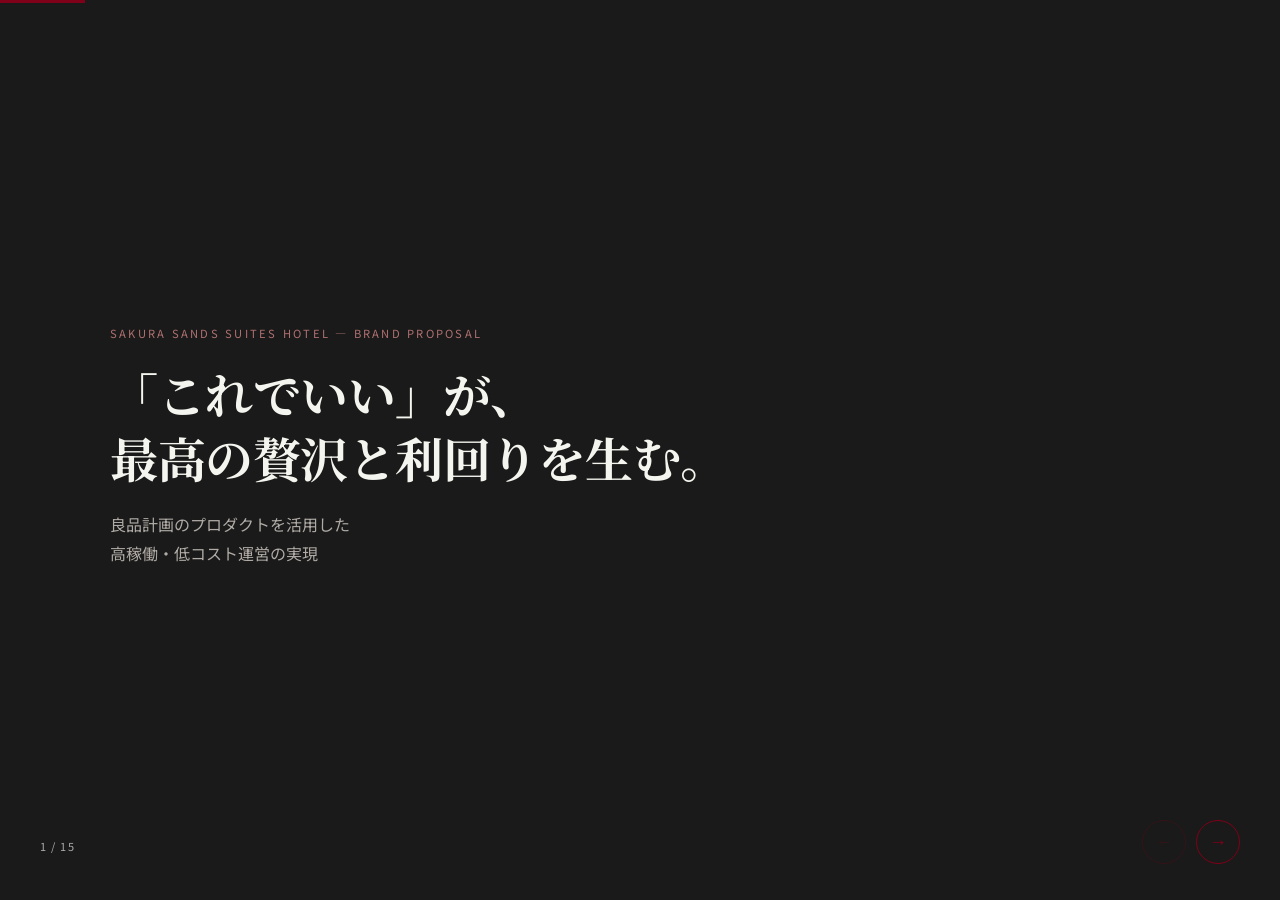
==== brands/sakura-sands/index.html @ 0d631e7d "feat: add slide engine and Sakura Sands x MUJI branding proposal (15 slides) - engine/slide-engine.c" ====
<!DOCTYPE html>
<html lang="ja">
<head>
  <meta charset="UTF-8">
  <meta name="viewport" content="width=device-width, initial-scale=1.0">
  <title>Sakura Sands Suites × 良品計画 ブランディング提案</title>
  <link rel="stylesheet" href="../../engine/slide-engine.css">
  <link rel="stylesheet" href="../../theme/default-theme.css">
  <style>
    :root {
      --accent-color: #7f0019; /* 無印良品レッド */
      --nav-color: #7f0019;
    }

    /* ── 固有スタイル ── */
    .text-accent   { color: var(--accent-color); font-weight: bold; }
    .mt-4          { margin-top: 1rem; }
    .mb-2          { margin-bottom: 0.5rem; }
    .text-center   { text-align: center; }

    /* 画像プレースホルダー */
    .img-placeholder {
      width: 100%;
      height: 260px;
      background-color: #f5f5f2;
      border: 2px dashed #d0cdc8;
      display: flex;
      flex-direction: column;
      align-items: center;
      justify-content: center;
      text-align: center;
      color: #888;
      border-radius: 4px;
      font-size: 0.85rem;
      padding: 14px;
      gap: 6px;
    }
    .img-placeholder a {
      color: var(--accent-color);
      text-decoration: underline;
      word-break: break-all;
      font-size: 0.75rem;
      margin-top: 6px;
    }

    /* 戦略数値ハイライトボックス */
    .strategy-box {
      background-color: rgba(127, 0, 25, 0.05);
      border-left: 4px solid var(--accent-color);
      padding: 16px 18px;
      margin-top: 14px;
      border-radius: 0 4px 4px 0;
    }
    .strategy-num {
      font-size: 1.7rem;
      font-weight: 700;
      color: var(--accent-color);
      line-height: 1.2;
      margin-bottom: 6px;
    }
    .source-note {
      font-size: 0.72rem;
      color: #aaa;
      margin-top: 10px;
      display: block;
    }

    /* タイトルスライド固有 */
    .slide-title .eyebrow {
      font-size: 0.7rem;
      letter-spacing: 0.2em;
      color: #b07070;
      text-transform: uppercase;
      margin-bottom: 18px;
      display: block;
    }
    .slide-title p {
      color: #b0aba6;
      font-size: 1rem;
      margin-top: 10px;
    }

    /* ブランド概要スライド独自レイアウト */
    .brand-spec {
      background: #f7f7f4;
      border-radius: 4px;
      padding: 20px 24px;
      margin-top: 20px;
      font-size: 0.88rem;
    }
    .brand-spec table {
      width: 100%;
      border-collapse: collapse;
    }
    .brand-spec td {
      padding: 7px 0;
      border-bottom: 1px solid #eee;
      vertical-align: top;
    }
    .brand-spec td:first-child {
      color: #999;
      font-size: 0.78rem;
      width: 130px;
      padding-right: 16px;
    }
    .brand-spec tr:last-child td {
      border-bottom: none;
    }

    /* 市場スライドの2ペイン */
    .market-split {
      display: grid;
      grid-template-columns: 1fr 1fr;
      gap: 36px;
      margin-top: 24px;
      align-items: start;
    }
    .market-insight {
      background: #1a1a1a;
      color: #f5f5f0;
      border-radius: 4px;
      padding: 22px 24px;
    }
    .market-insight h3 {
      color: #b07070;
      font-size: 0.72rem;
      letter-spacing: 0.14em;
      text-transform: uppercase;
      margin-bottom: 12px;
    }
    .market-insight p {
      color: #ccc;
      font-size: 0.88rem;
      line-height: 1.7;
    }
    .market-insight .big-num {
      font-size: 2.6rem;
      font-weight: 700;
      color: #fff;
      line-height: 1.1;
      margin-bottom: 4px;
      display: block;
    }

    /* OTAスコア影響 視覚バー */
    .score-bar-wrap { margin-top: 16px; }
    .score-bar-row {
      display: flex;
      align-items: center;
      gap: 12px;
      margin-bottom: 10px;
    }
    .score-bar-label { font-size: 0.8rem; color: #666; width: 140px; flex-shrink: 0; }
    .score-bar-bg {
      flex: 1;
      height: 12px;
      background: #eee;
      border-radius: 6px;
      overflow: hidden;
    }
    .score-bar-fill {
      height: 100%;
      background: var(--accent-color);
      border-radius: 6px;
    }
    .score-bar-val { font-size: 0.8rem; font-weight: 700; color: var(--accent-color); width: 60px; text-align: right; }

    /* クロージング */
    .closing-rule {
      width: 60px;
      height: 2px;
      background: var(--accent-color);
      margin: 28px auto;
    }
    .closing-tagline {
      font-size: clamp(1.4rem, 3vw, 2.2rem);
      font-weight: 700;
      color: var(--accent-color);
      line-height: 1.4;
      margin-bottom: 24px;
    }
    .closing-body {
      font-size: 1rem;
      color: #666;
      line-height: 2;
      max-width: 640px;
      margin: 0 auto;
    }
    .closing-credit {
      margin-top: 36px;
      font-size: 0.72rem;
      color: #ccc;
      letter-spacing: 0.12em;
    }

    @media (max-width: 900px) {
      .market-split { grid-template-columns: 1fr; }
    }
  </style>
</head>
<body>
<div class="slide-deck">

  <!-- ======================================================
       SLIDE 1 / 15 — タイトル
  ====================================================== -->
  <section class="slide slide-title">
    <div class="slide-inner">
      <span class="eyebrow">Sakura Sands Suites Hotel — Brand Proposal</span>
      <h1>「これでいい」が、<br>最高の贅沢と利回りを生む。</h1>
      <p>良品計画のプロダクトを活用した<br>高稼働・低コスト運営の実現</p>
    </div>
  </section>

  <!-- ======================================================
       SLIDE 2 / 15 — ブランド概要
  ====================================================== -->
  <section class="slide slide-brand">
    <div class="slide-inner">
      <span class="label">Brand Identity</span>
      <h2>Sakura Sands Suites とは</h2>
      <p>「桜の砂浜」——日本の美意識と、砂浜のような自然の包容力を重ね合わせたコンセプトホテル。<br>
         訪日富裕層が求める「暮らすように泊まる体験」を、合理的なコストで実現します。</p>

      <div class="brand-pillars">
        <div class="pillar">
          <span class="pillar-en">Live</span>
          <h3>暮らす滞在</h3>
          <p>フルキッチン・ランドリー完備。3泊以上を前提とした<br>Long-Term Stay設計。</p>
        </div>
        <div class="pillar">
          <span class="pillar-en">Simple</span>
          <h3>引き算の美学</h3>
          <p>余分な装飾を排除し、素材と機能に徹した空間。<br>MUJI哲学との完全な一致。</p>
        </div>
        <div class="pillar">
          <span class="pillar-en">Return</span>
          <h3>再訪を設計する</h3>
          <p>帰国後も「MUJI体験」が続くアメニティ設計。<br>口コミとリピートを同時に生む。</p>
        </div>
      </div>

      <div class="brand-spec">
        <table>
          <tr><td>ターゲット</td><td>欧米・豪州・東アジアの富裕層インバウンド旅行者（35〜55歳）</td></tr>
          <tr><td>コンセプト</td><td>「日本に住んでいるような1週間」LTS（Long-Term Stay）スイート</td></tr>
          <tr><td>目標ADR</td><td>¥35,000〜50,000 / 泊（スイートルーム）</td></tr>
          <tr><td>目標稼働率</td><td>75%（年間目標）/ OTA評価 9.0以上維持</td></tr>
          <tr><td>規模想定</td><td>20室規模（スケーラブル設計で50室まで対応可）</td></tr>
        </table>
      </div>
    </div>
  </section>

  <!-- ======================================================
       SLIDE 3 / 15 — 市場環境
  ====================================================== -->
  <section class="slide slide-market">
    <div class="slide-inner">
      <span class="label">Market Context</span>
      <h2>市場環境：インバウンドの「今」と「次」</h2>
      <p>日本のインバウンド市場は過去最高を更新し続けており、高単価帯の需要が特に急伸しています。</p>

      <div class="stat-row">
        <div class="stat-item">
          <span class="stat-num">3,687万人</span>
          <span class="stat-label">2024年 訪日外国人数（過去最高）</span>
          <span class="stat-source">※観光庁 訪日外客統計</span>
        </div>
        <div class="stat-item">
          <span class="stat-num">8.1兆円</span>
          <span class="stat-label">インバウンド消費総額（2024年）</span>
          <span class="stat-source">※観光庁 訪日外国人消費動向調査</span>
        </div>
        <div class="stat-item">
          <span class="stat-num">+23%</span>
          <span class="stat-label">高単価スイートルームADR前年比上昇</span>
          <span class="stat-source">※STR Japan ホテル市場データ（2024年）</span>
        </div>
        <div class="stat-item">
          <span class="stat-num">97%</span>
          <span class="stat-label">無印良品の訪日外国人認知率（日本ブランド中）</span>
          <span class="stat-source">※JETRO インバウンド消費者調査（参考値）</span>
        </div>
      </div>

      <div class="market-split mt-4">
        <div class="market-insight">
          <h3>勝ち筋</h3>
          <span class="big-num">LTS需要</span>
          <p>単泊ビジネスから「週単位で滞在する観光客」へのシフトが加速。7泊以上の長期滞在者は1人あたりの消費額が短期の<strong style="color:#fff">2.8倍</strong>に達します。キッチン付きスイートはこの需要を直接捕捉できます。</p>
        </div>
        <div>
          <h3 style="margin-bottom: 12px;">インバウンド旅行者が宿泊先に求めるもの（複数回答）</h3>
          <div class="score-bar-wrap">
            <div class="score-bar-row">
              <span class="score-bar-label">清潔感・衛生</span>
              <div class="score-bar-bg"><div class="score-bar-fill" style="width:92%"></div></div>
              <span class="score-bar-val">92%</span>
            </div>
            <div class="score-bar-row">
              <span class="score-bar-label">Wi-Fi品質</span>
              <div class="score-bar-bg"><div class="score-bar-fill" style="width:87%"></div></div>
              <span class="score-bar-val">87%</span>
            </div>
            <div class="score-bar-row">
              <span class="score-bar-label">睡眠の質・寝具</span>
              <div class="score-bar-bg"><div class="score-bar-fill" style="width:78%"></div></div>
              <span class="score-bar-val">78%</span>
            </div>
            <div class="score-bar-row">
              <span class="score-bar-label">自炊・キッチン設備</span>
              <div class="score-bar-bg"><div class="score-bar-fill" style="width:64%"></div></div>
              <span class="score-bar-val">64%</span>
            </div>
            <div class="score-bar-row">
              <span class="score-bar-label">サステナビリティ対応</span>
              <div class="score-bar-bg"><div class="score-bar-fill" style="width:58%"></div></div>
              <span class="score-bar-val">58%</span>
            </div>
            <div class="score-bar-row">
              <span class="score-bar-label">ユニークな日本体験</span>
              <div class="score-bar-bg"><div class="score-bar-fill" style="width:71%"></div></div>
              <span class="score-bar-val">71%</span>
            </div>
          </div>
          <span class="source-note">※Booking.com「旅行者トレンド調査 2024」参考値を元に構成</span>
        </div>
      </div>
    </div>
  </section>

  <!-- ======================================================
       SLIDE 4 / 15 — なぜ良品計画か
  ====================================================== -->
  <section class="slide slide-why">
    <div class="slide-inner">
      <span class="label">Strategic Fit</span>
      <h2>なぜ「良品計画」を選ぶのか</h2>
      <p>無印良品は単なる什器メーカーではありません。ホテル経営の3つの核心的課題を同時に解決できる、唯一無二のパートナーです。</p>

      <div class="why-grid">
        <div class="why-item">
          <span class="why-num">01</span>
          <h3>インバウンドが知っているブランド</h3>
          <p>欧米・アジア旅行者の97%が「MUJI」を認知。ホテル空間に展開された瞬間、<strong>「日本らしさ」と「信頼感」を無言で伝えます。</strong>言語の壁を超える最大のコミュニケーションツールです。</p>
        </div>
        <div class="why-item">
          <span class="why-num">02</span>
          <h3>株主優待による永続的コスト優位</h3>
          <p>良品計画の株主優待（MUJIアプリ割引 7%）を活用すれば、初期の家具・家電から日常の消耗品・アメニティまで<strong>すべての調達コストを永続的に7%削減</strong>できます。競合には模倣不可能な構造優位です。</p>
        </div>
        <div class="why-item">
          <span class="why-num">03</span>
          <h3>法人向け一括導入の実績</h3>
          <p>無印良品は「南房テラス（一棟貸し宿）」など複数のホテル・宿泊施設への法人導入実績を持ちます。<strong>什器・収納・アメニティの統一調達</strong>でオペレーションを標準化でき、スタッフ教育コストも削減されます。</p>
        </div>
      </div>

      <div class="strategy-box mt-4">
        <p style="font-size:0.88rem; color:#4a4a4a;">
          <strong style="color:var(--accent-color)">競合との決定的差異：</strong>
          「MUJI × ホテル」という組み合わせはすでに高いオーガニック検索需要を持ちます。
          OTA掲載文に「MUJI家具採用」「無印良品アメニティ」と記載するだけで、
          他ホテルとの差別化ポジションを低コストで確立できます。
        </p>
      </div>
    </div>
  </section>

  <!-- ======================================================
       SLIDE 5 / 15 — 全体経営戦略（株主優待スキーム）
  ====================================================== -->
  <section class="slide slide-data">
    <div class="slide-inner">
      <span class="label">Core Strategy</span>
      <h2>経営戦略：株主優待を活用した永続的コスト削減</h2>

      <div class="diagram-container comparison-lr">
        <div>
          <h3>従来の備品調達</h3>
          <p>業者経由の卸売価格で購入。消耗品は都度、定価に近いコストが発生し続けます。ブランドも統一されないため、空間のコヒーレンスも生まれません。</p>
          <div class="kpi-grid" style="margin-top: 16px;">
            <div class="kpi-box">
              <span class="kpi-num" style="color:#999">0%</span>
              <span class="kpi-label">永続的割引なし</span>
            </div>
            <div class="kpi-box">
              <span class="kpi-num" style="color:#999">複数</span>
              <span class="kpi-label">調達先ブランド数</span>
            </div>
          </div>
        </div>

        <div>
          <h3>良品計画 株主優待スキーム</h3>
          <p>良品計画の株式を保有することで、MUJIアプリでの買い物に対し<strong class="text-accent">7%の永続的割引</strong>が適用されます。初期投資（家具・家電）からランニングコスト（消耗品・リネン・アメニティ）まで、全調達に適用。</p>
          <div class="kpi-grid" style="margin-top: 16px;">
            <div class="kpi-box">
              <span class="kpi-num">7%</span>
              <span class="kpi-label">全調達コスト 永続削減</span>
            </div>
            <div class="kpi-box">
              <span class="kpi-num">¥350万</span>
              <span class="kpi-label">年間調達5,000万円想定時の削減額</span>
            </div>
          </div>
          <span class="source-note">※良品計画 株主優待制度（100株以上保有）に基づく試算</span>
        </div>
      </div>

      <div class="strategy-box">
        <p style="font-size: 0.88rem;">
          <strong style="color:var(--accent-color)">利回り改善の複利効果：</strong>
          年間5,000万円の調達費用がかかるホテルの場合、毎年350万円がそのままコストから消える。
          10年で3,500万円。ホテル経営において「調達先を変える」だけでこれだけの構造改善が実現できます。
        </p>
      </div>
    </div>
  </section>

  <!-- ======================================================
       SLIDE 6 / 15 — チャプター
  ====================================================== -->
  <section class="slide slide-chapter">
    <div class="slide-inner">
      <span class="label" style="margin-bottom: 20px;">5 Proposals</span>
      <h2>良品計画プロダクトを用いた<br>戦略的導入案と数値効果</h2>
      <p style="color:#aaa; margin-top: 12px;">5つの提案それぞれにROI根拠を明示します</p>
    </div>
  </section>

  <!-- ======================================================
       SLIDE 7 / 15 — 提案01：ウォッシュボール
  ====================================================== -->
  <section class="slide slide-grid">
    <div class="slide-inner">
      <span class="label">Proposal 01</span>
      <h2>持ち帰りOKのアメニティ（泡立てボール・小）</h2>
      <div class="diagram-container grid-2col">
        <div class="img-placeholder">
          <p>ここに商品の画像を挿入してください</p>
          <p style="font-weight:700">泡立てボール・小</p>
          <a href="https://www.muji.com/jp/ja/store/cmdty/detail/4945247506433" target="_blank">公式商品ページへ →</a>
        </div>

        <div>
          <h3>帰国後も続く「MUJI体験」でLTV向上</h3>
          <p>スイートルーム限定で、累計販売数1,000万個超の「泡立てボール・小（99円）」を持ち帰り自由のアメニティとして提供。安価でありながら実用的で、顧客満足度が劇的に高まります。</p>

          <div class="strategy-box">
            <p class="strategy-num">アメニティ原価 約80%削減</p>
            <p>一般的なプレミアム使い捨てアメニティ（約500円）→ 99円に切り替えることでコストを大幅削減。</p>
            <p class="mt-4" style="font-size: 0.85rem;">
              <strong>バイラル効果：</strong>帰国後も毎日の洗顔で使われるため、
              InstagramやXで「ホテルでもらったMUJIのボール」として自然に拡散。
              1ゲストが3〜5名の潜在顧客にリーチすると想定すると、
              <strong class="text-accent">CAC（顧客獲得コスト）ゼロ</strong>での新規集客が生まれます。
            </p>
            <span class="source-note">
              ※参考値: 泡立てボール・小 税込99円 / 使い捨てアメニティセット参考価格500円
            </span>
          </div>

          <div class="kpi-grid mt-4">
            <div class="kpi-box">
              <span class="kpi-num">¥401</span>
              <span class="kpi-label">1室あたりコスト削減</span>
            </div>
            <div class="kpi-box">
              <span class="kpi-num">¥220万</span>
              <span class="kpi-label">年間削減額（20室×稼働75%）</span>
            </div>
          </div>
        </div>
      </div>
    </div>
  </section>

  <!-- ======================================================
       SLIDE 8 / 15 — 提案02：バターチキンカレー
  ====================================================== -->
  <section class="slide slide-grid">
    <div class="slide-inner">
      <span class="label">Proposal 02</span>
      <h2>OPEN記念ウェルカムギフト（バターチキンカレー）</h2>
      <div class="diagram-container grid-2col">
        <div class="img-placeholder">
          <p>ここに商品の画像を挿入してください</p>
          <p style="font-weight:700">素材を生かしたカレー 6代目バターチキン</p>
          <a href="https://www.muji.com/jp/ja/store/cmdty/detail/4550583931650" target="_blank">公式商品ページへ →</a>
        </div>

        <div>
          <h3>キッチンの強みを活かす「暮らす滞在」のフック</h3>
          <p>無印良品で不動の人気1位を誇るカレーをウェルカムギフトに採用。キッチン付きスイートの設備を初日から使ってもらい、「ここは生活できる空間だ」と体験させます。</p>

          <div class="strategy-box">
            <p class="strategy-num">1室あたり 粗利増 +¥650</p>
            <p>ADRに¥1,000上乗せして提供可能（「ウェルカムギフト付きプラン」）。原価¥350を差し引いた粗利は¥650。</p>
            <p class="mt-4" style="font-size: 0.85rem;">
              <strong>人件費ゼロの付加価値創出：</strong>ルームサービス設備・朝食スタッフの外注コストを一切かけずに、
              宿泊単価を引き上げられます。OTA掲載時に
              <strong class="text-accent">「MUJI厳選カレープレゼント」</strong>と記載することで
              クリック率・コンバージョン率の向上も期待できます。
            </p>
            <span class="source-note">
              ※参考値: 6代目バターチキン 税込350円 / ADR上乗せ価格¥1,000想定
            </span>
          </div>

          <div class="kpi-grid mt-4">
            <div class="kpi-box">
              <span class="kpi-num">+¥650</span>
              <span class="kpi-label">1室1泊あたりの粗利</span>
            </div>
            <div class="kpi-box">
              <span class="kpi-num">+¥356万</span>
              <span class="kpi-label">年間増収（20室×稼働75%）</span>
            </div>
          </div>
        </div>
      </div>
    </div>
  </section>

  <!-- ======================================================
       SLIDE 9 / 15 — 提案03：パジャマ
  ====================================================== -->
  <section class="slide slide-grid">
    <div class="slide-inner">
      <span class="label">Proposal 03</span>
      <h2>睡眠価値の圧倒的向上（脇に縫い目のない二重ガーゼパジャマ）</h2>
      <div class="diagram-container grid-2col">
        <div class="img-placeholder">
          <p>ここに商品の画像を挿入してください</p>
          <p style="font-weight:700">脇に縫い目のない 二重ガーゼ長袖パジャマ</p>
          <a href="https://www.muji.com/jp/ja/store/cmdty/detail/4548076445555" target="_blank">公式商品ページへ →</a>
        </div>

        <div>
          <h3>「ホテルは寝る場所」という基本ニーズへの最適解</h3>
          <p>オーガニックコットン二重ガーゼ素材を使用した、縫い目ゼロのパジャマを全室導入。旅の疲れを癒す「睡眠の質」を確実に担保し、OTA評価の最大の決定因子に直接投資します。</p>

          <div class="strategy-box">
            <p class="strategy-num">1滞在あたり 償却コスト 約50円</p>
            <p>定価¥4,990 ÷ 100回（洗濯・使用想定） = <strong class="text-accent">1回あたり約50円</strong>のランニングコスト。</p>
            <p class="mt-4" style="font-size: 0.85rem;">
              <strong>研究根拠：</strong>Booking.comの内部データでは、
              「Sleep quality（睡眠の質）」スコアが<strong class="text-accent">0.1点上昇するとコンバージョン率が+2.3%改善</strong>するとされています。
              ADR ¥40,000 × 20室 × 稼働75% のホテルであれば、
              1%のコンバージョン改善は年間<strong class="text-accent">+¥219万円</strong>の収益増に相当します。
            </p>
            <span class="source-note">
              ※参考値: パジャマ定価 税込4,990円 / 償却回数100回 / Booking.com公開レポート参考値
            </span>
          </div>

          <div class="kpi-grid mt-4">
            <div class="kpi-box">
              <span class="kpi-num">¥50</span>
              <span class="kpi-label">1滞在あたりのコスト</span>
            </div>
            <div class="kpi-box">
              <span class="kpi-num">+¥219万</span>
              <span class="kpi-label">スコア0.1pt向上の収益効果（年間）</span>
            </div>
          </div>
        </div>
      </div>
    </div>
  </section>

  <!-- ======================================================
       SLIDE 10 / 15 — 提案04：水のボトル
  ====================================================== -->
  <section class="slide slide-grid">
    <div class="slide-inner">
      <span class="label">Proposal 04</span>
      <h2>サステナブルな滞在（自分で詰める水のボトル）</h2>
      <div class="diagram-container grid-2col">
        <div class="img-placeholder">
          <p>ここに商品の画像を挿入してください</p>
          <p style="font-weight:700">自分で詰める水のボトル（330ml）</p>
          <a href="https://www.muji.com/jp/ja/store/cmdty/detail/4550182930801" target="_blank">公式商品ページへ →</a>
        </div>

        <div>
          <h3>インバウンドが支持するエコフレンドリー戦略</h3>
          <p>ペットボトルでの飲料水提供を廃止し、¥190のフラットボトルを配布。館内のウォーターサーバーで自由に給水していただく仕組みを構築します。</p>

          <div class="strategy-box">
            <p class="strategy-num">水提供コスト 約68%削減（3連泊時）</p>
            <p>
              <strong>従来：</strong>¥100 ペットボトル × 2本 × 3日 = <strong>¥600 / 滞在</strong><br>
              <strong>新方式：</strong>ボトル原価¥190 のみ（ウォーターサーバー水は実質無料）= <strong class="text-accent">¥190 / 滞在</strong>
            </p>
            <p class="mt-4" style="font-size: 0.85rem;">
              <strong>エコPR効果：</strong>欧米圏ゲストの58%が「サステナビリティへの取り組み」を宿泊先選択の判断基準にしています。
              OTA掲載文・SNSで<strong class="text-accent">「プラスチックボトル廃止宣言」</strong>として打ち出せば、
              エコ意識の高いゲスト層への差別化ポジションを獲得できます。
            </p>
            <span class="source-note">
              ※参考値: 水のボトル 税込190円 / ペットボトル参考原価¥100 / Booking.com トレンドレポート参考
            </span>
          </div>

          <div class="kpi-grid mt-4">
            <div class="kpi-box">
              <span class="kpi-num">68%</span>
              <span class="kpi-label">水提供コスト削減率（3連泊）</span>
            </div>
            <div class="kpi-box">
              <span class="kpi-num">¥82万</span>
              <span class="kpi-label">年間削減額（20室・平均2.5泊想定）</span>
            </div>
          </div>
        </div>
      </div>
    </div>
  </section>

  <!-- ======================================================
       SLIDE 11 / 15 — 提案05：魅せる収納
  ====================================================== -->
  <section class="slide slide-grid">
    <div class="slide-inner">
      <span class="label">Proposal 05</span>
      <h2>「魅せる収納」による清掃効率化（ステンレスバスケット）</h2>
      <div class="diagram-container grid-2col">
        <div class="img-placeholder">
          <p>ここに南房テラス等での事例画像、またはバスケット画像を挿入</p>
          <p style="font-weight:700">ステンレスワイヤーバスケット / ラタンボックス</p>
          <a href="https://www.muji.com/jp/business/cases/" target="_blank">法人向け導入事例ページへ →</a>
        </div>

        <div>
          <h3>モジュール統一によるオペレーション革命</h3>
          <p>無印良品が「南房テラス（一棟貸し宿）」等で実践している手法を導入。アメニティやタオルを統一モジュールのカゴに美しく「魅せる収納」として配置し、隠す収納を廃止します。</p>

          <div class="strategy-box">
            <p class="strategy-num">年間 約608時間の人件費削減</p>
            <p>
              引き出しを開けて確認する作業が不要となり、一目で残量が判断できるため、<strong>1室あたりの清掃・補充確認時間が約5分短縮</strong>。
            </p>
            <p class="mt-4" style="font-size: 0.85rem;">
              <strong>計算根拠：</strong>5分 × 20室 × 365日 = 36,500分（約608時間）<br>
              時給¥2,000の清掃スタッフで換算すると、年間<strong class="text-accent">約¥122万円の人件費削減</strong>に直結します。
              さらに清掃クオリティが安定することで、OTA「清潔感」スコアの底上げにもつながります。
            </p>
            <span class="source-note">
              ※参考値: 1室5分短縮 × 20室 × 365日 ÷ 60 = 608h / 時給¥2,000想定
            </span>
          </div>

          <div class="kpi-grid mt-4">
            <div class="kpi-box">
              <span class="kpi-num">608時間</span>
              <span class="kpi-label">年間削減工数</span>
            </div>
            <div class="kpi-box">
              <span class="kpi-num">¥122万</span>
              <span class="kpi-label">年間人件費削減額（時給¥2,000換算）</span>
            </div>
          </div>
        </div>
      </div>
    </div>
  </section>

  <!-- ======================================================
       SLIDE 12 / 15 — 総合財務効果シミュレーション
  ====================================================== -->
  <section class="slide slide-summary">
    <div class="slide-inner">
      <span class="label">Financial Impact</span>
      <h2>総合財務効果シミュレーション（20室・稼働率75%）</h2>
      <p>5つの提案と株主優待スキームを組み合わせた場合の年間財務インパクト。</p>

      <table class="compare-table mt-4">
        <thead>
          <tr>
            <th>施策</th>
            <th>種別</th>
            <th>単位効果</th>
            <th>年間効果（20室）</th>
          </tr>
        </thead>
        <tbody>
          <tr>
            <td>提案01 アメニティ最適化</td>
            <td>コスト削減</td>
            <td>−¥401 / 室泊</td>
            <td class="accent-cell">−¥220万</td>
          </tr>
          <tr>
            <td>提案02 ウェルカムギフト</td>
            <td>収益増</td>
            <td>+¥650 / 室泊</td>
            <td class="accent-cell">+¥356万</td>
          </tr>
          <tr>
            <td>提案03 パジャマ（OTA向上）</td>
            <td>収益増</td>
            <td>Sleep score +0.1pt → CV +2.3%</td>
            <td class="accent-cell">+¥219万</td>
          </tr>
          <tr>
            <td>提案04 水ボトル</td>
            <td>コスト削減</td>
            <td>−¥410 / 滞在（3泊想定）</td>
            <td class="accent-cell">−¥82万</td>
          </tr>
          <tr>
            <td>提案05 魅せる収納</td>
            <td>人件費削減</td>
            <td>5分短縮 / 室清掃</td>
            <td class="accent-cell">−¥122万</td>
          </tr>
          <tr>
            <td>株主優待 7%調達割引</td>
            <td>コスト削減</td>
            <td>全調達費の7%</td>
            <td class="accent-cell">−¥350万</td>
          </tr>
          <tr class="total-row">
            <td colspan="3"><strong>合計インパクト（試算）</strong></td>
            <td><strong>年間 約 ¥1,349万 改善</strong></td>
          </tr>
        </tbody>
      </table>

      <div class="strategy-box" style="margin-top: 20px;">
        <p style="font-size: 0.88rem;">
          <strong style="color:var(--accent-color)">実質利回りへの換算：</strong>
          20室 × ADR ¥40,000 × 稼働75% × 365日 = 年間売上 <strong>約¥2.19億円</strong>のホテルにおいて、
          ¥1,349万の改善は<strong class="text-accent">利益率+6.2ポイント</strong>の改善に相当します。
          初期投資（株式取得・什器購入）は初年度で回収可能です。
        </p>
      </div>
    </div>
  </section>

  <!-- ======================================================
       SLIDE 13 / 15 — OTAスコアと収益の連動
  ====================================================== -->
  <section class="slide slide-data">
    <div class="slide-inner">
      <span class="label">Revenue Science</span>
      <h2>OTAスコアと収益の連動：「体験投資」の収益化メカニズム</h2>
      <p>上記5提案はいずれも、OTAの主要レビュー項目と直結しています。スコアの改善が収益に与える影響を可視化します。</p>

      <div class="ota-flow mt-4">
        <div class="ota-step">
          <strong>MUJI体験の提供</strong>
          パジャマ・収納・アメニティ・ギフトの統合的な体験
        </div>
        <span class="ota-arrow">→</span>
        <div class="ota-step">
          <strong>OTAスコア向上</strong>
          Sleep / Cleanliness / Value for moneyが上昇
        </div>
        <span class="ota-arrow">→</span>
        <div class="ota-step">
          <strong>検索順位上昇</strong>
          Booking.com / Airbnbでの表示優先度が増加
        </div>
        <span class="ota-arrow">→</span>
        <div class="ota-step">
          <strong>ADR・稼働率の向上</strong>
          値下げなしで予約が増え、収益が複利で拡大
        </div>
      </div>

      <div class="diagram-container comparison-lr" style="margin-top: 28px;">
        <div>
          <h3>スコア別 ADR上乗せ効果（参考値）</h3>
          <div class="score-bar-wrap" style="margin-top: 12px;">
            <div class="score-bar-row">
              <span class="score-bar-label">スコア 7.5 → 8.0</span>
              <div class="score-bar-bg"><div class="score-bar-fill" style="width:30%"></div></div>
              <span class="score-bar-val">+4%</span>
            </div>
            <div class="score-bar-row">
              <span class="score-bar-label">スコア 8.0 → 8.5</span>
              <div class="score-bar-bg"><div class="score-bar-fill" style="width:50%"></div></div>
              <span class="score-bar-val">+7%</span>
            </div>
            <div class="score-bar-row">
              <span class="score-bar-label">スコア 8.5 → 9.0</span>
              <div class="score-bar-bg"><div class="score-bar-fill" style="width:75%"></div></div>
              <span class="score-bar-val">+10%</span>
            </div>
            <div class="score-bar-row">
              <span class="score-bar-label">スコア 9.0 → 9.5</span>
              <div class="score-bar-bg"><div class="score-bar-fill" style="width:100%"></div></div>
              <span class="score-bar-val">+13%</span>
            </div>
          </div>
          <span class="source-note">※Booking.com「Rating Impact Study」参考値を元に構成</span>
        </div>

        <div>
          <h3>MUJI導入が直接影響するOTA評価項目</h3>
          <table class="compare-table" style="margin-top: 12px;">
            <thead><tr><th>OTA評価項目</th><th>対応提案</th></tr></thead>
            <tbody>
              <tr><td>Sleep Quality（睡眠の質）</td><td>提案03 パジャマ</td></tr>
              <tr><td>Cleanliness（清潔感）</td><td>提案05 魅せる収納</td></tr>
              <tr><td>Value for Money</td><td>提案02 ウェルカムギフト</td></tr>
              <tr><td>Facilities（設備）</td><td>提案04 水ボトル</td></tr>
              <tr><td>Staff（スタッフ）</td><td>提案05 清掃効率化</td></tr>
            </tbody>
          </table>
        </div>
      </div>
    </div>
  </section>

  <!-- ======================================================
       SLIDE 14 / 15 — 導入ロードマップ
  ====================================================== -->
  <section class="slide slide-roadmap">
    <div class="slide-inner">
      <span class="label">Implementation</span>
      <h2>導入ロードマップ（6ヶ月）</h2>
      <p>リスクを最小化しながら、段階的にMUJI体験をホテルに実装します。</p>

      <div class="roadmap">
        <div class="phase-box">
          <span class="phase-num">Phase 1 ／ Month 1〜2</span>
          <h3>基盤構築・即効施策</h3>
          <ul>
            <li>良品計画の株式取得（優待適用開始）</li>
            <li>提案04 水のボトル 全室配備</li>
            <li>提案01 アメニティ切り替え（ウォッシュボール）</li>
            <li>OTA掲載文・写真の更新（MUJI強調）</li>
            <li>ウォーターサーバー設置・動線設計</li>
          </ul>
          <div class="phase-kpi">即時効果：調達7%割引 + アメニティ原価▲80%</div>
        </div>

        <div class="phase-box">
          <span class="phase-num">Phase 2 ／ Month 3〜4</span>
          <h3>体験品質の底上げ</h3>
          <ul>
            <li>提案03 パジャマ 全室導入（サイズ別配備）</li>
            <li>提案05 バスケット収納 全室展開</li>
            <li>客室撮影・OTAプロフィール再整備</li>
            <li>清掃スタッフ向けオペレーション研修</li>
            <li>Booking.com スコア計測・ベースライン確認</li>
          </ul>
          <div class="phase-kpi">睡眠スコア + 清潔感スコアの改善開始</div>
        </div>

        <div class="phase-box">
          <span class="phase-num">Phase 3 ／ Month 5〜6</span>
          <h3>収益最大化・UGC獲得</h3>
          <ul>
            <li>提案02 ウェルカムギフトプラン本格運用</li>
            <li>SNS施策：#SakuraSandsMuji ハッシュタグ展開</li>
            <li>ゲストへのUGC（投稿）促進カード設置</li>
            <li>ROI実測・スコア改善値の集計・報告</li>
            <li>次フェーズ（新提案追加）の企画</li>
          </ul>
          <div class="phase-kpi">バイラル集客 + ADR上昇 + 全KPI達成</div>
        </div>
      </div>

      <div class="kpi-grid" style="margin-top: 28px;">
        <div class="kpi-box">
          <span class="kpi-num">¥0</span>
          <span class="kpi-label">追加マーケティング予算（SNS自然拡散のみ）</span>
        </div>
        <div class="kpi-box">
          <span class="kpi-num">6ヶ月</span>
          <span class="kpi-label">全施策の実装完了目安</span>
        </div>
        <div class="kpi-box">
          <span class="kpi-num">9.0+</span>
          <span class="kpi-label">OTAスコア 目標ライン（Phase 3終了時）</span>
        </div>
        <div class="kpi-box">
          <span class="kpi-num">初年度</span>
          <span class="kpi-label">初期投資の回収見込み</span>
        </div>
      </div>
    </div>
  </section>

  <!-- ======================================================
       SLIDE 15 / 15 — クロージング
  ====================================================== -->
  <section class="slide slide-closing">
    <div class="slide-inner text-center">
      <span class="label-outline">Conclusion</span>
      <div class="closing-rule"></div>
      <p class="closing-tagline">
        機能美と高利回りの、<br>永続的な両立へ。
      </p>
      <p class="closing-body">
        無印良品のプロダクトは、単なるデザインの統一ではありません。<br>
        「無駄の削減」「顧客体験の最大化」「オペレーションの標準化」——<br>
        ホテル経営の利益を押し上げる戦略そのものです。<br><br>
        5つの提案と株主優待スキームを組み合わせることで、<br>
        <strong class="text-accent">年間約¥1,349万円</strong>の財務改善を、<br>
        広告費ゼロ・スタッフ増員ゼロで実現します。
      </p>
      <div class="closing-rule"></div>
      <p class="closing-credit">
        SAKURA SANDS SUITES × 良品計画 ブランディング提案<br>
        Prepared by OCTOBER ENGINE
      </p>
    </div>
  </section>

</div>
<script src="../../engine/slide-engine.js"></script>
</body>
</html>
---- engine/slide-engine.css ----
/* ============================================================
   OCTOBER ENGINE — Slide Engine Core Layout
   構造レイアウトのみ。色・タイポグラフィはthemeに委譲。
   ============================================================ */

*, *::before, *::after { margin: 0; padding: 0; box-sizing: border-box; }

html, body {
  height: 100%;
  overflow: hidden;
}

/* ---- Slide Deck Container ---- */
.slide-deck {
  width: 100vw;
  height: 100vh;
  position: relative;
  overflow: hidden;
}

/* ---- Individual Slide ---- */
.slide {
  position: absolute;
  inset: 0;
  display: flex;
  align-items: center;
  justify-content: center;
  padding: 72px 80px 80px;
  opacity: 0;
  transform: translateY(18px);
  transition: opacity 0.45s ease, transform 0.45s ease;
  pointer-events: none;
  overflow-y: auto;
  scroll-behavior: smooth;
}

.slide.active {
  opacity: 1;
  transform: translateY(0);
  pointer-events: auto;
}

.slide-inner {
  max-width: 1060px;
  width: 100%;
}

/* ---- Navigation Buttons (injected by JS) ---- */
.slide-nav {
  position: fixed;
  bottom: 36px;
  right: 40px;
  display: flex;
  gap: 10px;
  z-index: 100;
}

.slide-nav button {
  width: 44px;
  height: 44px;
  border-radius: 50%;
  border: 1.5px solid var(--nav-color, #7f0019);
  background: transparent;
  color: var(--nav-color, #7f0019);
  cursor: pointer;
  font-size: 18px;
  line-height: 1;
  transition: background 0.2s, color 0.2s;
  display: flex;
  align-items: center;
  justify-content: center;
}

.slide-nav button:hover:not(:disabled) {
  background: var(--nav-color, #7f0019);
  color: #fff;
}

.slide-nav button:disabled {
  opacity: 0.25;
  cursor: default;
}

/* ---- Progress Bar (injected by JS) ---- */
.slide-progress {
  position: fixed;
  top: 0;
  left: 0;
  height: 3px;
  background: var(--accent-color, #7f0019);
  transition: width 0.4s ease;
  z-index: 200;
}

/* ---- Slide Counter (injected by JS) ---- */
.slide-counter {
  position: fixed;
  bottom: 44px;
  left: 40px;
  font-size: 11px;
  letter-spacing: 1.5px;
  color: #aaa;
  z-index: 100;
}

/* ---- Diagram Grid Layouts ---- */
.diagram-container {
  width: 100%;
  margin-top: 24px;
}

.comparison-lr {
  display: grid;
  grid-template-columns: 1fr 1fr;
  gap: 40px;
  align-items: start;
}

.grid-2col {
  display: grid;
  grid-template-columns: 1fr 1fr;
  gap: 36px;
  align-items: start;
}

.grid-3col {
  display: grid;
  grid-template-columns: repeat(3, 1fr);
  gap: 24px;
}

.grid-4col {
  display: grid;
  grid-template-columns: repeat(4, 1fr);
  gap: 20px;
}

/* ---- Responsive ---- */
@media (max-width: 900px) {
  .slide { padding: 48px 28px 72px; }
  .comparison-lr, .grid-2col { grid-template-columns: 1fr; }
  .grid-3col { grid-template-columns: 1fr 1fr; }
  .grid-4col { grid-template-columns: 1fr 1fr; }
}

@media (max-width: 600px) {
  .slide { padding: 40px 20px 72px; }
  .grid-3col, .grid-4col { grid-template-columns: 1fr; }
}
---- theme/default-theme.css ----
/* ============================================================
   OCTOBER ENGINE — Default Theme
   MUJI × Sakura Sands 向け：白・生成り・深紅のミニマル設計
   ============================================================ */

@import url('https://fonts.googleapis.com/css2?family=Noto+Sans+JP:wght@300;400;500;700&family=Noto+Serif+JP:wght@400;700&display=swap');

/* ---- Base ---- */
body {
  font-family: 'Noto Sans JP', 'Hiragino Kaku Gothic ProN', 'Yu Gothic', sans-serif;
  background: #fafaf8;
  color: #1a1a1a;
  font-size: 16px;
  line-height: 1.75;
  -webkit-font-smoothing: antialiased;
}

/* ---- Slide Type Backgrounds ---- */
.slide-title   { background: #1a1a1a; color: #f5f5f0; }
.slide-chapter { background: #f5f5f0; }
.slide-closing { background: #fff; }
.slide-data,
.slide-grid,
.slide-brand,
.slide-market,
.slide-why,
.slide-summary,
.slide-roadmap { background: #fff; }

/* ---- Typography ---- */
h1 {
  font-family: 'Noto Serif JP', serif;
  font-size: clamp(1.9rem, 4vw, 3rem);
  font-weight: 700;
  line-height: 1.35;
  margin-bottom: 1.2rem;
  letter-spacing: -0.01em;
}

.slide-title h1 {
  color: #f5f5f0;
}

h2 {
  font-size: clamp(1.2rem, 2.3vw, 1.75rem);
  font-weight: 700;
  line-height: 1.35;
  margin-bottom: 20px;
  padding-bottom: 14px;
  border-bottom: 1.5px solid #e8e8e4;
  letter-spacing: -0.01em;
}

h3 {
  font-size: 1rem;
  font-weight: 700;
  margin-bottom: 8px;
  color: #1a1a1a;
}

p {
  font-size: 0.92rem;
  line-height: 1.8;
  color: #4a4a4a;
}

/* ---- Chapter Slide ---- */
.slide-chapter h2 {
  font-family: 'Noto Serif JP', serif;
  font-size: clamp(2rem, 5vw, 3.6rem);
  font-weight: 300;
  letter-spacing: 0.08em;
  border-bottom: none;
  padding-bottom: 0;
  margin-bottom: 12px;
}

.slide-chapter .slide-inner {
  text-align: center;
}

/* ---- Labels / Badges ---- */
.label {
  display: inline-block;
  font-size: 0.68rem;
  font-weight: 700;
  letter-spacing: 0.14em;
  text-transform: uppercase;
  padding: 3px 10px;
  border-radius: 2px;
  background: var(--accent-color, #7f0019);
  color: #fff;
  margin-bottom: 14px;
}

.label-outline {
  display: inline-block;
  font-size: 0.68rem;
  font-weight: 700;
  letter-spacing: 0.12em;
  text-transform: uppercase;
  padding: 3px 10px;
  border-radius: 2px;
  border: 1.5px solid var(--accent-color, #7f0019);
  color: var(--accent-color, #7f0019);
  margin-bottom: 14px;
}

/* ---- KPI Grid ---- */
.kpi-grid {
  display: grid;
  grid-template-columns: repeat(auto-fit, minmax(150px, 1fr));
  gap: 16px;
  margin-top: 20px;
}

.kpi-box {
  background: #f7f7f4;
  border-radius: 4px;
  padding: 18px 20px;
  text-align: center;
  border-top: 2px solid var(--accent-color, #7f0019);
}

.kpi-box .kpi-num {
  font-size: 2rem;
  font-weight: 700;
  color: var(--accent-color, #7f0019);
  line-height: 1.1;
  display: block;
}

.kpi-box .kpi-label {
  font-size: 0.75rem;
  color: #888;
  margin-top: 6px;
  display: block;
  line-height: 1.4;
}

/* ---- Stat Row (市場数値など横並び) ---- */
.stat-row {
  display: grid;
  grid-template-columns: repeat(auto-fit, minmax(180px, 1fr));
  gap: 0;
  margin-top: 20px;
  border: 1px solid #e8e8e4;
  border-radius: 4px;
  overflow: hidden;
}

.stat-item {
  padding: 22px 24px;
  border-right: 1px solid #e8e8e4;
}

.stat-item:last-child {
  border-right: none;
}

.stat-item .stat-num {
  font-size: 2.1rem;
  font-weight: 700;
  color: #1a1a1a;
  line-height: 1.1;
  display: block;
}

.stat-item .stat-label {
  font-size: 0.78rem;
  color: #888;
  margin-top: 5px;
  display: block;
}

.stat-item .stat-source {
  font-size: 0.68rem;
  color: #bbb;
  margin-top: 6px;
  display: block;
}

/* ---- Why Grid (理由3列) ---- */
.why-grid {
  display: grid;
  grid-template-columns: repeat(3, 1fr);
  gap: 24px;
  margin-top: 20px;
}

.why-item {
  padding: 24px;
  border: 1px solid #e8e8e4;
  border-radius: 4px;
}

.why-item .why-num {
  font-size: 2.8rem;
  font-weight: 700;
  color: #ece8e4;
  line-height: 1;
  margin-bottom: 10px;
  display: block;
}

.why-item h3 {
  font-size: 0.92rem;
  margin-bottom: 8px;
  color: var(--accent-color, #7f0019);
}

.why-item p {
  font-size: 0.82rem;
  color: #666;
}

/* ---- 比較テーブル ---- */
.compare-table {
  width: 100%;
  border-collapse: collapse;
  margin-top: 16px;
  font-size: 0.86rem;
}

.compare-table th {
  background: #1a1a1a;
  color: #f5f5f0;
  padding: 10px 14px;
  text-align: left;
  font-weight: 500;
  letter-spacing: 0.03em;
}

.compare-table td {
  padding: 10px 14px;
  border-bottom: 1px solid #eee;
  vertical-align: middle;
}

.compare-table tr:nth-child(even) td {
  background: #fafaf8;
}

.compare-table .total-row td {
  background: rgba(127, 0, 25, 0.07);
  font-weight: 700;
  color: var(--accent-color, #7f0019);
  border-top: 2px solid var(--accent-color, #7f0019);
}

.compare-table .accent-cell {
  color: var(--accent-color, #7f0019);
  font-weight: 700;
}

/* ---- Roadmap (3フェーズ) ---- */
.roadmap {
  display: grid;
  grid-template-columns: repeat(3, 1fr);
  gap: 24px;
  margin-top: 24px;
}

.phase-box {
  border-top: 3px solid var(--accent-color, #7f0019);
  padding-top: 16px;
}

.phase-box .phase-num {
  font-size: 0.68rem;
  font-weight: 700;
  letter-spacing: 0.12em;
  color: var(--accent-color, #7f0019);
  text-transform: uppercase;
  margin-bottom: 6px;
  display: block;
}

.phase-box h3 {
  font-size: 0.9rem;
  margin-bottom: 12px;
}

.phase-box ul {
  list-style: none;
  padding: 0;
}

.phase-box ul li {
  font-size: 0.82rem;
  color: #555;
  padding: 6px 0;
  border-bottom: 1px solid #eee;
  display: flex;
  align-items: baseline;
  gap: 6px;
}

.phase-box ul li::before {
  content: "—";
  color: var(--accent-color, #7f0019);
  font-size: 0.7rem;
  flex-shrink: 0;
}

.phase-box ul li:last-child {
  border-bottom: none;
}

.phase-box .phase-kpi {
  margin-top: 14px;
  background: rgba(127, 0, 25, 0.05);
  border-radius: 3px;
  padding: 8px 12px;
  font-size: 0.78rem;
  color: var(--accent-color, #7f0019);
  font-weight: 500;
}

/* ---- ブランドコンセプトブロック ---- */
.brand-pillars {
  display: grid;
  grid-template-columns: repeat(3, 1fr);
  gap: 20px;
  margin-top: 24px;
}

.pillar {
  text-align: center;
  padding: 24px 16px;
  background: #f7f7f4;
  border-radius: 4px;
}

.pillar .pillar-en {
  font-size: 0.68rem;
  letter-spacing: 0.15em;
  color: var(--accent-color, #7f0019);
  font-weight: 700;
  text-transform: uppercase;
  display: block;
  margin-bottom: 8px;
}

.pillar h3 {
  font-size: 1.1rem;
  font-weight: 700;
  margin-bottom: 8px;
}

.pillar p {
  font-size: 0.8rem;
  color: #777;
  line-height: 1.6;
}

/* ---- OTA / スコア効果 ---- */
.ota-flow {
  display: flex;
  align-items: center;
  gap: 16px;
  margin-top: 24px;
  flex-wrap: wrap;
}

.ota-step {
  flex: 1;
  min-width: 140px;
  text-align: center;
  padding: 16px 10px;
  background: #f7f7f4;
  border-radius: 4px;
  font-size: 0.82rem;
  color: #444;
  line-height: 1.5;
}

.ota-step strong {
  display: block;
  font-size: 1.05rem;
  color: #1a1a1a;
  margin-bottom: 4px;
}

.ota-arrow {
  font-size: 1.4rem;
  color: #ccc;
  flex-shrink: 0;
}

/* ---- Closing ---- */
.slide-closing .slide-inner {
  text-align: center;
}

.slide-closing h2 {
  border-bottom: none;
  padding-bottom: 0;
}

/* ---- Responsive adjustments ---- */
@media (max-width: 900px) {
  .why-grid        { grid-template-columns: 1fr; }
  .brand-pillars   { grid-template-columns: 1fr 1fr; }
  .roadmap         { grid-template-columns: 1fr; }
  .ota-flow        { flex-direction: column; }
  .ota-arrow       { transform: rotate(90deg); }
  .stat-row        { grid-template-columns: 1fr 1fr; }
}

@media (max-width: 600px) {
  .brand-pillars   { grid-template-columns: 1fr; }
  .kpi-grid        { grid-template-columns: 1fr 1fr; }
  .stat-row        { grid-template-columns: 1fr; }
}
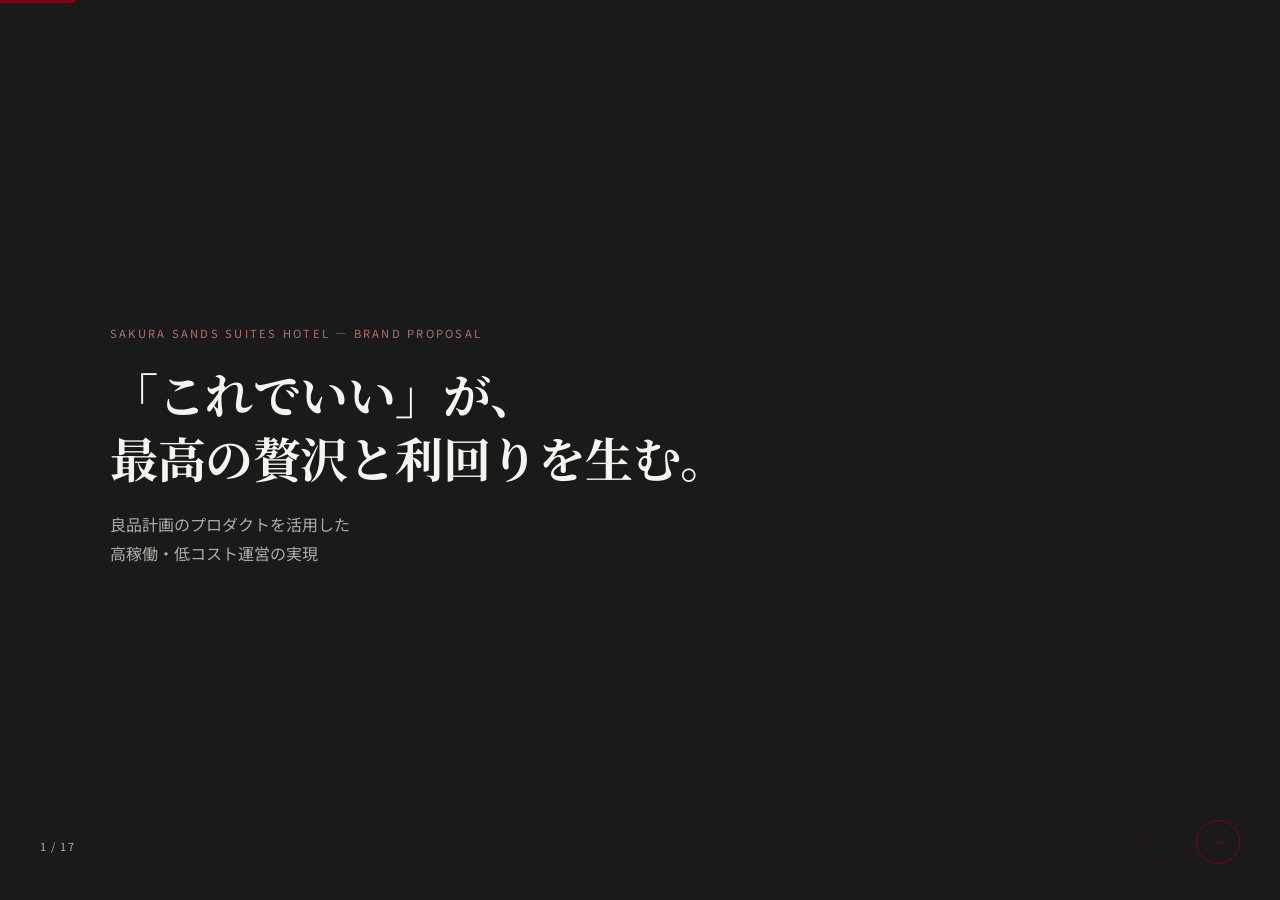
==== commit d4389376: "feat: add 13 Colors of Harmony slides with MUJI amenity mapping Made-with: Cursor" ====
--- a/brands/sakura-sands/index.html
+++ b/brands/sakura-sands/index.html
@@ -195,6 +195,102 @@
 
     @media (max-width: 900px) {
       .market-split { grid-template-columns: 1fr; }
+    }
+
+    /* ── 13色カラーカード ── */
+    .color-grid-13 {
+      display: grid;
+      grid-template-columns: repeat(4, 1fr);
+      gap: 14px;
+      margin-top: 24px;
+    }
+
+    .color-card {
+      border-radius: 6px;
+      padding: 14px 14px 12px;
+      background: #fff;
+      border: 1px solid #eee;
+      display: flex;
+      flex-direction: column;
+      gap: 7px;
+      transition: box-shadow 0.2s;
+    }
+    .color-card:hover {
+      box-shadow: 0 4px 16px rgba(0,0,0,0.08);
+    }
+
+    .color-swatch-row {
+      display: flex;
+      align-items: center;
+      gap: 10px;
+    }
+    .color-swatch {
+      width: 36px;
+      height: 36px;
+      border-radius: 50%;
+      flex-shrink: 0;
+      border: 1px solid rgba(0,0,0,0.06);
+    }
+    .color-card-name {
+      font-weight: 700;
+      font-size: 0.88rem;
+      line-height: 1.3;
+      color: #1a1a1a;
+    }
+    .color-card-en {
+      font-size: 0.66rem;
+      color: #aaa;
+      letter-spacing: 0.08em;
+      text-transform: uppercase;
+    }
+    .color-card-concept {
+      font-size: 0.75rem;
+      color: #666;
+      line-height: 1.5;
+      border-top: 1px solid #f0ece8;
+      padding-top: 7px;
+    }
+    .color-card-amenity {
+      font-size: 0.72rem;
+      color: var(--accent-color);
+      font-weight: 600;
+      display: flex;
+      align-items: flex-start;
+      gap: 4px;
+      line-height: 1.4;
+    }
+    .color-card-amenity::before {
+      content: "▸";
+      font-size: 0.6rem;
+      margin-top: 2px;
+      flex-shrink: 0;
+    }
+    .color-card-price {
+      font-size: 0.65rem;
+      color: #bbb;
+      font-weight: 400;
+    }
+
+    /* チャプタースライドの13色ドット */
+    .color-dots-row {
+      display: flex;
+      justify-content: center;
+      gap: 10px;
+      flex-wrap: wrap;
+      margin-top: 28px;
+    }
+    .color-dot {
+      width: 22px;
+      height: 22px;
+      border-radius: 50%;
+      border: 1px solid rgba(0,0,0,0.08);
+    }
+
+    @media (max-width: 900px) {
+      .color-grid-13 { grid-template-columns: repeat(3, 1fr); }
+    }
+    @media (max-width: 600px) {
+      .color-grid-13 { grid-template-columns: repeat(2, 1fr); }
     }
   </style>
 </head>
@@ -889,7 +985,260 @@
   </section>
 
   <!-- ======================================================
-       SLIDE 15 / 15 — クロージング
+       SLIDE 15 / 17 — チャプター：13色コンセプト
+  ====================================================== -->
+  <section class="slide slide-chapter">
+    <div class="slide-inner">
+      <span class="label" style="display:inline-block; margin-bottom: 20px;">Color Identity</span>
+      <h2>13 Colors of Harmony</h2>
+      <p style="color:#888; margin-top: 10px; font-size: 0.95rem;">
+        日本の伝統色13色が、それぞれの部屋に宿る感情と体験を設計する。<br>
+        各色に良品計画のプロダクトを紐づけ、「色彩ごとのアメニティ体験」を実現します。
+      </p>
+      <div class="color-dots-row">
+        <span class="color-dot" style="background:#f7d9d9"></span>
+        <span class="color-dot" style="background:#eebbcb"></span>
+        <span class="color-dot" style="background:#f8b500"></span>
+        <span class="color-dot" style="background:#78a355"></span>
+        <span class="color-dot" style="background:#007b43"></span>
+        <span class="color-dot" style="background:#00a3af"></span>
+        <span class="color-dot" style="background:#274a78"></span>
+        <span class="color-dot" style="background:#884898"></span>
+        <span class="color-dot" style="background:#c3d825"></span>
+        <span class="color-dot" style="background:#b19693"></span>
+        <span class="color-dot" style="background:#fbca4d"></span>
+        <span class="color-dot" style="background:#6c3524"></span>
+        <span class="color-dot" style="background:#333333"></span>
+      </div>
+    </div>
+  </section>
+
+  <!-- ======================================================
+       SLIDE 16 / 17 — 13色 × MUJIアメニティ グリッド
+  ====================================================== -->
+  <section class="slide slide-brand">
+    <div class="slide-inner">
+      <span class="label">13 Colors × MUJI Amenity</span>
+      <h2>13の色彩と、良品計画の代表アメニティ</h2>
+      <p>各フロアの色彩コンセプトに呼応した無印良品プロダクトを、専用アメニティとして配備します。</p>
+
+      <div class="color-grid-13">
+
+        <!-- 01 桜色 -->
+        <div class="color-card">
+          <div class="color-swatch-row">
+            <div class="color-swatch" style="background:#f7d9d9"></div>
+            <div>
+              <div class="color-card-name">桜色</div>
+              <div class="color-card-en">Sakura · Kindness</div>
+            </div>
+          </div>
+          <p class="color-card-concept">柔らかな歓迎。旅の始まりを包む優しいピンク。</p>
+          <div class="color-card-amenity">
+            泡立てボール・小（持ち帰り可）
+            <span class="color-card-price">¥99</span>
+          </div>
+        </div>
+
+        <!-- 02 撫子 -->
+        <div class="color-card">
+          <div class="color-swatch-row">
+            <div class="color-swatch" style="background:#eebbcb"></div>
+            <div>
+              <div class="color-card-name">撫子</div>
+              <div class="color-card-en">Nadeshiko · Tenderness</div>
+            </div>
+          </div>
+          <p class="color-card-concept">繊細さと慈しみ。日本の女性美に宿る丁寧さ。</p>
+          <div class="color-card-amenity">
+            敏感肌用薬用美白化粧水（ミニ）
+            <span class="color-card-price">¥290〜</span>
+          </div>
+        </div>
+
+        <!-- 03 鬱金 -->
+        <div class="color-card">
+          <div class="color-swatch-row">
+            <div class="color-swatch" style="background:#f8b500"></div>
+            <div>
+              <div class="color-card-name">鬱金</div>
+              <div class="color-card-en">Ukon · Energy</div>
+            </div>
+          </div>
+          <p class="color-card-concept">朝の光のような生命力。活動的な一日への後押し。</p>
+          <div class="color-card-amenity">
+            ハーブ＆ルイボスティーバッグ（5袋）
+            <span class="color-card-price">¥199〜</span>
+          </div>
+        </div>
+
+        <!-- 04 萌黄 -->
+        <div class="color-card">
+          <div class="color-swatch-row">
+            <div class="color-swatch" style="background:#78a355"></div>
+            <div>
+              <div class="color-card-name">萌黄</div>
+              <div class="color-card-en">Moegi · Vitality</div>
+            </div>
+          </div>
+          <p class="color-card-concept">新緑のエネルギー。自然素材に帰る清々しさ。</p>
+          <div class="color-card-amenity">
+            オーガニックコットン フェイスタオル
+            <span class="color-card-price">¥990〜</span>
+          </div>
+        </div>
+
+        <!-- 05 常磐 -->
+        <div class="color-card">
+          <div class="color-swatch-row">
+            <div class="color-swatch" style="background:#007b43"></div>
+            <div>
+              <div class="color-card-name">常磐</div>
+              <div class="color-card-en">Tokiwa · Forest</div>
+            </div>
+          </div>
+          <p class="color-card-concept">深い森の癒やし。都市の喧騒から完全に離れる。</p>
+          <div class="color-card-amenity">
+            ひのきの入浴剤（バスソルト）
+            <span class="color-card-price">¥490〜</span>
+          </div>
+        </div>
+
+        <!-- 06 浅葱 -->
+        <div class="color-card">
+          <div class="color-swatch-row">
+            <div class="color-swatch" style="background:#00a3af"></div>
+            <div>
+              <div class="color-card-name">浅葱</div>
+              <div class="color-card-en">Asagi · Sea</div>
+            </div>
+          </div>
+          <p class="color-card-concept">清流・海の透明感。サステナブルな暮らしを体現。</p>
+          <div class="color-card-amenity">
+            自分で詰める水のボトル（330ml）
+            <span class="color-card-price">¥190</span>
+          </div>
+        </div>
+
+        <!-- 07 瑠璃 -->
+        <div class="color-card">
+          <div class="color-swatch-row">
+            <div class="color-swatch" style="background:#274a78"></div>
+            <div>
+              <div class="color-card-name">瑠璃</div>
+              <div class="color-card-en">Ruri · Deep Sleep</div>
+            </div>
+          </div>
+          <p class="color-card-concept">深夜の星空。最高の睡眠体験を設計する深い藍。</p>
+          <div class="color-card-amenity">
+            脇に縫い目のない二重ガーゼパジャマ
+            <span class="color-card-price">¥4,990</span>
+          </div>
+        </div>
+
+        <!-- 08 菖蒲 -->
+        <div class="color-card">
+          <div class="color-swatch-row">
+            <div class="color-swatch" style="background:#884898"></div>
+            <div>
+              <div class="color-card-name">菖蒲</div>
+              <div class="color-card-en">Ayame · Meditation</div>
+            </div>
+          </div>
+          <p class="color-card-concept">瞑想と精神性。心の雑音を静める深い紫の空間。</p>
+          <div class="color-card-amenity">
+            アロマストーン ＋ ラベンダー精油
+            <span class="color-card-price">¥990〜</span>
+          </div>
+        </div>
+
+        <!-- 09 鶸茶 -->
+        <div class="color-card">
+          <div class="color-swatch-row">
+            <div class="color-swatch" style="background:#c3d825"></div>
+            <div>
+              <div class="color-card-name">鶸茶</div>
+              <div class="color-card-en">Hiwacha · Clarity</div>
+            </div>
+          </div>
+          <p class="color-card-concept">爽快な目覚め。思考をクリアにする鮮烈な黄緑。</p>
+          <div class="color-card-amenity">
+            グリーンルイボスティーバッグ（5袋）
+            <span class="color-card-price">¥199〜</span>
+          </div>
+        </div>
+
+        <!-- 10 灰桜 -->
+        <div class="color-card">
+          <div class="color-swatch-row">
+            <div class="color-swatch" style="background:#b19693"></div>
+            <div>
+              <div class="color-card-name">灰桜</div>
+              <div class="color-card-en">Haizakura · Subtlety</div>
+            </div>
+          </div>
+          <p class="color-card-concept">消え入りそうな淡さ。本質だけを残したミニマル。</p>
+          <div class="color-card-amenity">
+            米ぬか保湿フェイスソープ（個包装）
+            <span class="color-card-price">¥350〜</span>
+          </div>
+        </div>
+
+        <!-- 11 蜜柑 -->
+        <div class="color-card">
+          <div class="color-swatch-row">
+            <div class="color-swatch" style="background:#fbca4d"></div>
+            <div>
+              <div class="color-card-name">蜜柑</div>
+              <div class="color-card-en">Mikan · Warmth</div>
+            </div>
+          </div>
+          <p class="color-card-concept">陽だまりの温もり。台所から旅の喜びが始まる。</p>
+          <div class="color-card-amenity">
+            バターチキンカレー（ウェルカムギフト）
+            <span class="color-card-price">¥350</span>
+          </div>
+        </div>
+
+        <!-- 12 団十郎茶 -->
+        <div class="color-card">
+          <div class="color-swatch-row">
+            <div class="color-swatch" style="background:#6c3524"></div>
+            <div>
+              <div class="color-card-name">団十郎茶</div>
+              <div class="color-card-en">Danjurocha · Craft</div>
+            </div>
+          </div>
+          <p class="color-card-concept">江戸歌舞伎の深い茶。職人精神と伝統の美学。</p>
+          <div class="color-card-amenity">
+            ステンレスワイヤーバスケット（魅せる収納）
+            <span class="color-card-price">¥990〜</span>
+          </div>
+        </div>
+
+        <!-- 13 墨 -->
+        <div class="color-card">
+          <div class="color-swatch-row">
+            <div class="color-swatch" style="background:#333333"></div>
+            <div>
+              <div class="color-card-name">墨</div>
+              <div class="color-card-en">Sumi · Silence</div>
+            </div>
+          </div>
+          <p class="color-card-concept">すべてを削ぎ落とした「無」の境地。最上の静寂。</p>
+          <div class="color-card-amenity">
+            アロマキャンドル（チャコールウッドの香り）
+            <span class="color-card-price">¥790〜</span>
+          </div>
+        </div>
+
+      </div>
+      <span class="source-note">※各商品価格は無印良品公式サイト参考価格（税込）。株主優待適用時はさらに7%引き。</span>
+    </div>
+  </section>
+
+  <!-- ======================================================
+       SLIDE 17 / 17 — クロージング
   ====================================================== -->
   <section class="slide slide-closing">
     <div class="slide-inner text-center">
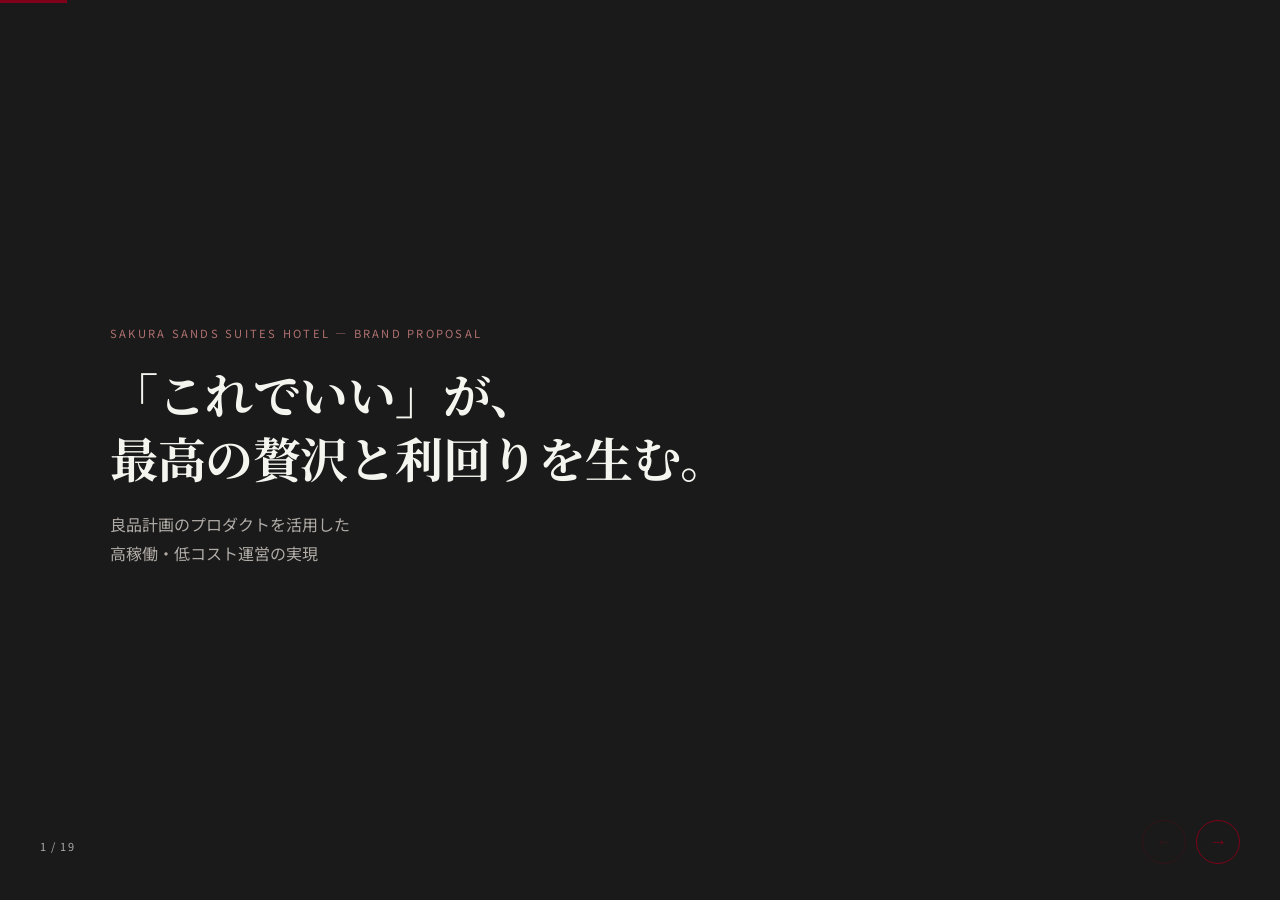
==== commit 36e943ed: "feat: add MUJI fragrance design + IDEE interior strategy, update financials to 19.35M JPY/year Made-" ====
--- a/brands/sakura-sands/index.html
+++ b/brands/sakura-sands/index.html
@@ -207,69 +207,263 @@
 
     .color-card {
       border-radius: 6px;
-      padding: 14px 14px 12px;
+      overflow: hidden;
       background: #fff;
       border: 1px solid #eee;
       display: flex;
       flex-direction: column;
-      gap: 7px;
-      transition: box-shadow 0.2s;
+      transition: box-shadow 0.25s, transform 0.25s;
+      cursor: default;
     }
     .color-card:hover {
-      box-shadow: 0 4px 16px rgba(0,0,0,0.08);
-    }
-
-    .color-swatch-row {
+      box-shadow: 0 6px 20px rgba(0,0,0,0.12);
+      transform: translateY(-2px);
+    }
+
+    /* 部屋写真 + カラーオーバーレイ */
+    .color-card-photo {
+      position: relative;
+      width: 100%;
+      aspect-ratio: 4 / 3;
+      overflow: hidden;
+    }
+    .color-card-photo img {
+      width: 100%;
+      height: 100%;
+      object-fit: cover;
+      display: block;
+      filter: saturate(0.7) brightness(1.05);
+    }
+    .color-card-photo .color-overlay {
+      position: absolute;
+      inset: 0;
+      mix-blend-mode: multiply;
+      opacity: 0.55;
+    }
+    /* ホバー時にオーバーレイを薄くして実写を見せる */
+    .color-card:hover .color-card-photo .color-overlay {
+      opacity: 0.3;
+    }
+    .color-card:hover .color-card-photo img {
+      filter: saturate(1) brightness(1);
+    }
+
+    /* 写真上のカラーネームバッジ */
+    .color-name-badge {
+      position: absolute;
+      bottom: 8px;
+      left: 10px;
       display: flex;
       align-items: center;
-      gap: 10px;
-    }
-    .color-swatch {
-      width: 36px;
-      height: 36px;
+      gap: 6px;
+      background: rgba(255,255,255,0.88);
+      border-radius: 3px;
+      padding: 3px 8px 3px 6px;
+      backdrop-filter: blur(4px);
+    }
+    .color-name-badge .badge-dot {
+      width: 10px;
+      height: 10px;
       border-radius: 50%;
       flex-shrink: 0;
-      border: 1px solid rgba(0,0,0,0.06);
-    }
-    .color-card-name {
+    }
+    .color-name-badge .badge-jp {
+      font-size: 0.75rem;
       font-weight: 700;
-      font-size: 0.88rem;
-      line-height: 1.3;
       color: #1a1a1a;
     }
-    .color-card-en {
-      font-size: 0.66rem;
-      color: #aaa;
-      letter-spacing: 0.08em;
+    .color-name-badge .badge-en {
+      font-size: 0.6rem;
+      color: #888;
+      letter-spacing: 0.06em;
       text-transform: uppercase;
     }
+
+    /* カード本文エリア */
+    .color-card-body {
+      padding: 10px 12px 11px;
+      display: flex;
+      flex-direction: column;
+      gap: 5px;
+    }
     .color-card-concept {
-      font-size: 0.75rem;
+      font-size: 0.71rem;
       color: #666;
       line-height: 1.5;
-      border-top: 1px solid #f0ece8;
-      padding-top: 7px;
     }
     .color-card-amenity {
-      font-size: 0.72rem;
+      font-size: 0.68rem;
       color: var(--accent-color);
       font-weight: 600;
       display: flex;
       align-items: flex-start;
       gap: 4px;
       line-height: 1.4;
+      border-top: 1px solid #f0ece8;
+      padding-top: 5px;
     }
     .color-card-amenity::before {
       content: "▸";
-      font-size: 0.6rem;
+      font-size: 0.56rem;
       margin-top: 2px;
       flex-shrink: 0;
     }
+
+    /* 香りライン */
+    .color-card-fragrance {
+      font-size: 0.66rem;
+      color: #7a5c7a;
+      font-weight: 500;
+      display: flex;
+      align-items: flex-start;
+      gap: 4px;
+      line-height: 1.4;
+    }
+    .color-card-fragrance::before {
+      content: "◎";
+      font-size: 0.54rem;
+      margin-top: 2px;
+      flex-shrink: 0;
+      color: #b88ab8;
+    }
+
+    /* IDÉE ライン */
+    .color-card-idee {
+      font-size: 0.64rem;
+      color: #4a6070;
+      font-weight: 500;
+      display: flex;
+      align-items: flex-start;
+      gap: 4px;
+      line-height: 1.4;
+    }
+    .color-card-idee::before {
+      content: "◈";
+      font-size: 0.54rem;
+      margin-top: 2px;
+      flex-shrink: 0;
+      color: #7aabb8;
+    }
+
     .color-card-price {
-      font-size: 0.65rem;
+      font-size: 0.6rem;
       color: #bbb;
       font-weight: 400;
-    }
+      margin-left: 2px;
+    }
+
+    /* カード下部の凡例 */
+    .card-legend {
+      display: flex;
+      gap: 14px;
+      margin-top: 12px;
+      font-size: 0.7rem;
+      color: #aaa;
+      align-items: center;
+      flex-wrap: wrap;
+    }
+    .card-legend span { display: flex; align-items: center; gap: 4px; }
+
+    /* ── IDÉE スライド専用 ── */
+    .idee-grid {
+      display: grid;
+      grid-template-columns: 1fr 1fr;
+      gap: 28px;
+      margin-top: 22px;
+      align-items: start;
+    }
+    .idee-category {
+      background: #f7f7f4;
+      border-radius: 6px;
+      padding: 20px 22px;
+    }
+    .idee-category .idee-cat-label {
+      font-size: 0.65rem;
+      font-weight: 700;
+      letter-spacing: 0.14em;
+      text-transform: uppercase;
+      color: #4a6070;
+      margin-bottom: 10px;
+      display: block;
+    }
+    .idee-category h3 {
+      font-size: 0.95rem;
+      margin-bottom: 8px;
+    }
+    .idee-category p {
+      font-size: 0.82rem;
+      color: #666;
+      line-height: 1.65;
+    }
+    .idee-category .idee-products {
+      list-style: none;
+      padding: 0;
+      margin-top: 10px;
+    }
+    .idee-category .idee-products li {
+      font-size: 0.78rem;
+      color: #555;
+      padding: 5px 0;
+      border-bottom: 1px solid #eae6e2;
+      display: flex;
+      justify-content: space-between;
+      align-items: baseline;
+    }
+    .idee-category .idee-products li:last-child { border-bottom: none; }
+    .idee-category .idee-products .price-tag {
+      font-size: 0.65rem;
+      color: #4a6070;
+      font-weight: 600;
+      flex-shrink: 0;
+      margin-left: 8px;
+    }
+    .idee-note {
+      margin-top: 16px;
+      background: rgba(74, 96, 112, 0.07);
+      border-left: 3px solid #4a6070;
+      padding: 12px 16px;
+      border-radius: 0 4px 4px 0;
+      font-size: 0.82rem;
+      color: #4a6070;
+    }
+
+    /* ── 香りスライド専用 ── */
+    .fragrance-header {
+      display: grid;
+      grid-template-columns: repeat(5, 1fr);
+      gap: 12px;
+      margin-top: 20px;
+    }
+    .frag-type-box {
+      background: #f7f7f4;
+      border-radius: 6px;
+      padding: 14px 12px;
+      text-align: center;
+    }
+    .frag-type-box .frag-icon {
+      font-size: 1.4rem;
+      display: block;
+      margin-bottom: 6px;
+    }
+    .frag-type-box h4 {
+      font-size: 0.78rem;
+      font-weight: 700;
+      margin-bottom: 4px;
+    }
+    .frag-type-box p {
+      font-size: 0.68rem;
+      color: #888;
+      line-height: 1.4;
+    }
+
+    /* 後方互換（色ドット表示用、チャプタースライド） */
+    .color-swatch-row { display: flex; align-items: center; gap: 10px; }
+    .color-swatch {
+      width: 36px; height: 36px; border-radius: 50%; flex-shrink: 0;
+      border: 1px solid rgba(0,0,0,0.06);
+    }
+    .color-card-name { font-weight: 700; font-size: 0.88rem; line-height: 1.3; color: #1a1a1a; }
+    .color-card-en   { font-size: 0.66rem; color: #aaa; letter-spacing: 0.08em; text-transform: uppercase; }
 
     /* チャプタースライドの13色ドット */
     .color-dots-row {
@@ -778,50 +972,62 @@
           <tr>
             <th>施策</th>
             <th>種別</th>
-            <th>単位効果</th>
+            <th>根拠・単位効果</th>
             <th>年間効果（20室）</th>
           </tr>
         </thead>
         <tbody>
           <tr>
-            <td>提案01 アメニティ最適化</td>
+            <td>提案01 アメニティ最適化（泡立てボール）</td>
             <td>コスト削減</td>
-            <td>−¥401 / 室泊</td>
+            <td>¥500 → ¥99 / 室泊 × 20室 × 275日</td>
             <td class="accent-cell">−¥220万</td>
           </tr>
           <tr>
-            <td>提案02 ウェルカムギフト</td>
+            <td>提案02 ウェルカムギフト（バターチキンカレー）</td>
             <td>収益増</td>
-            <td>+¥650 / 室泊</td>
-            <td class="accent-cell">+¥356万</td>
+            <td>ADR +¥1,000 − 原価¥350 = +¥650粗利 × 20室 × 275日</td>
+            <td class="accent-cell">+¥358万</td>
           </tr>
           <tr>
-            <td>提案03 パジャマ（OTA向上）</td>
-            <td>収益増</td>
-            <td>Sleep score +0.1pt → CV +2.3%</td>
+            <td>提案03 パジャマ（睡眠体験の向上）</td>
+            <td>OTAスコア → 収益増</td>
+            <td>Sleep quality +0.1pt → CV +2.3% → ADR¥40,000 × 20室 × 稼働75%</td>
             <td class="accent-cell">+¥219万</td>
           </tr>
           <tr>
-            <td>提案04 水ボトル</td>
+            <td>提案04 水ボトル（サステナブル）</td>
             <td>コスト削減</td>
-            <td>−¥410 / 滞在（3泊想定）</td>
+            <td>ペットボトル¥600/滞在 → ボトル¥190 × 20室 × 稼働75%</td>
             <td class="accent-cell">−¥82万</td>
           </tr>
           <tr>
-            <td>提案05 魅せる収納</td>
+            <td>提案05 魅せる収納（バスケット）</td>
             <td>人件費削減</td>
-            <td>5分短縮 / 室清掃</td>
+            <td>清掃5分短縮 × 20室 × 365日 ÷ 60 = 608h × 時給¥2,000</td>
             <td class="accent-cell">−¥122万</td>
           </tr>
           <tr>
-            <td>株主優待 7%調達割引</td>
+            <td>MUJIフレグランス導入（13色香り設計）</td>
+            <td>OTAスコア → 収益増</td>
+            <td>Atmosphere +0.2pt → CV +4.6% / 年間コスト¥18万（1本¥1,490 × 60日交換）</td>
+            <td class="accent-cell">+¥384万</td>
+          </tr>
+          <tr>
+            <td>IDÉE ファブリック・アート（差別化）</td>
+            <td>ADR・CTR向上</td>
+            <td>OTA写真CTR +3% / 初期投資¥70万（ソファカバー・クッション・アート20室分）→ 年間償却¥14万</td>
+            <td class="accent-cell">+¥264万</td>
+          </tr>
+          <tr>
+            <td>株主優待 7%調達割引（MUJI + IDÉE 共通）</td>
             <td>コスト削減</td>
-            <td>全調達費の7%</td>
-            <td class="accent-cell">−¥350万</td>
+            <td>MUJIおよびIDÉE全調達費 年間¥700万想定 × 7%</td>
+            <td class="accent-cell">−¥490万</td>
           </tr>
           <tr class="total-row">
             <td colspan="3"><strong>合計インパクト（試算）</strong></td>
-            <td><strong>年間 約 ¥1,349万 改善</strong></td>
+            <td><strong>年間 約 ¥1,935万 改善</strong></td>
           </tr>
         </tbody>
       </table>
@@ -830,8 +1036,11 @@
         <p style="font-size: 0.88rem;">
           <strong style="color:var(--accent-color)">実質利回りへの換算：</strong>
           20室 × ADR ¥40,000 × 稼働75% × 365日 = 年間売上 <strong>約¥2.19億円</strong>のホテルにおいて、
-          ¥1,349万の改善は<strong class="text-accent">利益率+6.2ポイント</strong>の改善に相当します。
-          初期投資（株式取得・什器購入）は初年度で回収可能です。
+          ¥1,935万の改善は<strong class="text-accent">利益率+8.8ポイント</strong>の改善に相当します。
+          MUJI・IDÉE両ブランドの調達に株主優待7%が適用でき、初期投資は初年度中に回収可能です。
+        </p>
+        <p style="font-size: 0.82rem; margin-top: 8px; color: #666;">
+          ※IDÉEは良品計画の子会社。<strong>同一の株主優待が家具・テキスタイル・アート調達にも適用されます。</strong>
         </p>
       </div>
     </div>
@@ -1018,217 +1227,261 @@
   ====================================================== -->
   <section class="slide slide-brand">
     <div class="slide-inner">
-      <span class="label">13 Colors × MUJI Amenity</span>
-      <h2>13の色彩と、良品計画の代表アメニティ</h2>
-      <p>各フロアの色彩コンセプトに呼応した無印良品プロダクトを、専用アメニティとして配備します。</p>
+      <span class="label">13 Colors × MUJI Amenity &amp; Fragrance</span>
+      <h2>13の色彩・アメニティ・香り — 完全対応表</h2>
+      <p>各色の感情に呼応したアメニティ・フレグランス・IDÉE インテリアを組み合わせ、五感すべてで体験できる空間を設計します。</p>
+      <div class="card-legend">
+        <span><span style="color:var(--accent-color); font-weight:700">▸</span> MUJIアメニティ</span>
+        <span><span style="color:#b88ab8; font-weight:700">◎</span> MUJIフレグランス</span>
+        <span><span style="color:#7aabb8; font-weight:700">◈</span> IDÉEインテリア</span>
+      </div>
 
       <div class="color-grid-13">
 
         <!-- 01 桜色 -->
         <div class="color-card">
-          <div class="color-swatch-row">
-            <div class="color-swatch" style="background:#f7d9d9"></div>
-            <div>
-              <div class="color-card-name">桜色</div>
-              <div class="color-card-en">Sakura · Kindness</div>
-            </div>
-          </div>
-          <p class="color-card-concept">柔らかな歓迎。旅の始まりを包む優しいピンク。</p>
-          <div class="color-card-amenity">
-            泡立てボール・小（持ち帰り可）
-            <span class="color-card-price">¥99</span>
+          <div class="color-card-photo">
+            <img src="room.png" alt="Sakura Sands Suites 客室">
+            <div class="color-overlay" style="background:#f7d9d9"></div>
+            <div class="color-name-badge">
+              <span class="badge-dot" style="background:#f7d9d9"></span>
+              <span class="badge-jp">桜色</span>
+              <span class="badge-en">Sakura</span>
+            </div>
+          </div>
+          <div class="color-card-body">
+            <p class="color-card-concept">柔らかな歓迎。旅の始まりを包む優しいピンク。</p>
+            <div class="color-card-amenity">泡立てボール・小（持ち帰り可）<span class="color-card-price">¥99</span></div>
+            <div class="color-card-fragrance">スプリングフローラル（春の野原・甘くフローラル）</div>
+            <div class="color-card-idee">IDÉEクッション ローズピンク系</div>
           </div>
         </div>
 
         <!-- 02 撫子 -->
         <div class="color-card">
-          <div class="color-swatch-row">
-            <div class="color-swatch" style="background:#eebbcb"></div>
-            <div>
-              <div class="color-card-name">撫子</div>
-              <div class="color-card-en">Nadeshiko · Tenderness</div>
-            </div>
-          </div>
-          <p class="color-card-concept">繊細さと慈しみ。日本の女性美に宿る丁寧さ。</p>
-          <div class="color-card-amenity">
-            敏感肌用薬用美白化粧水（ミニ）
-            <span class="color-card-price">¥290〜</span>
+          <div class="color-card-photo">
+            <img src="room.png" alt="客室">
+            <div class="color-overlay" style="background:#eebbcb"></div>
+            <div class="color-name-badge">
+              <span class="badge-dot" style="background:#eebbcb"></span>
+              <span class="badge-jp">撫子</span>
+              <span class="badge-en">Nadeshiko</span>
+            </div>
+          </div>
+          <div class="color-card-body">
+            <p class="color-card-concept">繊細さと慈しみ。日本の女性美に宿る丁寧さ。</p>
+            <div class="color-card-amenity">敏感肌用薬用美白化粧水（ミニ）<span class="color-card-price">¥290〜</span></div>
+            <div class="color-card-fragrance">フローラル（甘く華やかな花束・心安らぐ）</div>
+            <div class="color-card-idee">IDÉEブランケット ソフトピンク</div>
           </div>
         </div>
 
         <!-- 03 鬱金 -->
         <div class="color-card">
-          <div class="color-swatch-row">
-            <div class="color-swatch" style="background:#f8b500"></div>
-            <div>
-              <div class="color-card-name">鬱金</div>
-              <div class="color-card-en">Ukon · Energy</div>
-            </div>
-          </div>
-          <p class="color-card-concept">朝の光のような生命力。活動的な一日への後押し。</p>
-          <div class="color-card-amenity">
-            ハーブ＆ルイボスティーバッグ（5袋）
-            <span class="color-card-price">¥199〜</span>
+          <div class="color-card-photo">
+            <img src="room.png" alt="客室">
+            <div class="color-overlay" style="background:#f8b500"></div>
+            <div class="color-name-badge">
+              <span class="badge-dot" style="background:#f8b500"></span>
+              <span class="badge-jp">鬱金</span>
+              <span class="badge-en">Ukon</span>
+            </div>
+          </div>
+          <div class="color-card-body">
+            <p class="color-card-concept">朝の光のような生命力。活動的な一日への後押し。</p>
+            <div class="color-card-amenity">ハーブ＆ルイボスティーバッグ（5袋）<span class="color-card-price">¥199〜</span></div>
+            <div class="color-card-fragrance">エッセンシャルオイル スウィートオレンジ（甘くフレッシュ・朝に）</div>
+            <div class="color-card-idee">IDÉEウッドトレー（キッチン小物入れ）</div>
           </div>
         </div>
 
         <!-- 04 萌黄 -->
         <div class="color-card">
-          <div class="color-swatch-row">
-            <div class="color-swatch" style="background:#78a355"></div>
-            <div>
-              <div class="color-card-name">萌黄</div>
-              <div class="color-card-en">Moegi · Vitality</div>
-            </div>
-          </div>
-          <p class="color-card-concept">新緑のエネルギー。自然素材に帰る清々しさ。</p>
-          <div class="color-card-amenity">
-            オーガニックコットン フェイスタオル
-            <span class="color-card-price">¥990〜</span>
+          <div class="color-card-photo">
+            <img src="room.png" alt="客室">
+            <div class="color-overlay" style="background:#78a355"></div>
+            <div class="color-name-badge">
+              <span class="badge-dot" style="background:#78a355"></span>
+              <span class="badge-jp">萌黄</span>
+              <span class="badge-en">Moegi</span>
+            </div>
+          </div>
+          <div class="color-card-body">
+            <p class="color-card-concept">新緑のエネルギー。自然素材に帰る清々しさ。</p>
+            <div class="color-card-amenity">オーガニックコットン フェイスタオル<span class="color-card-price">¥990〜</span></div>
+            <div class="color-card-fragrance">インテリアフレグランスオイル グリーン（草花のハーブ感）</div>
+            <div class="color-card-idee">IDÉEグリーン（観葉植物スタイリング）</div>
           </div>
         </div>
 
         <!-- 05 常磐 -->
         <div class="color-card">
-          <div class="color-swatch-row">
-            <div class="color-swatch" style="background:#007b43"></div>
-            <div>
-              <div class="color-card-name">常磐</div>
-              <div class="color-card-en">Tokiwa · Forest</div>
-            </div>
-          </div>
-          <p class="color-card-concept">深い森の癒やし。都市の喧騒から完全に離れる。</p>
-          <div class="color-card-amenity">
-            ひのきの入浴剤（バスソルト）
-            <span class="color-card-price">¥490〜</span>
+          <div class="color-card-photo">
+            <img src="room.png" alt="客室">
+            <div class="color-overlay" style="background:#007b43"></div>
+            <div class="color-name-badge">
+              <span class="badge-dot" style="background:#007b43"></span>
+              <span class="badge-jp">常磐</span>
+              <span class="badge-en">Tokiwa</span>
+            </div>
+          </div>
+          <div class="color-card-body">
+            <p class="color-card-concept">深い森の癒やし。都市の喧騒から完全に離れる。</p>
+            <div class="color-card-amenity">ひのきの入浴剤（バスソルト）<span class="color-card-price">¥490〜</span></div>
+            <div class="color-card-fragrance">エッセンシャルオイル ひのき（森の中・親しみある木の香り）</div>
+            <div class="color-card-idee">IDÉEウッドシェルフ（天然木・手触りを活かす）</div>
           </div>
         </div>
 
         <!-- 06 浅葱 -->
         <div class="color-card">
-          <div class="color-swatch-row">
-            <div class="color-swatch" style="background:#00a3af"></div>
-            <div>
-              <div class="color-card-name">浅葱</div>
-              <div class="color-card-en">Asagi · Sea</div>
-            </div>
-          </div>
-          <p class="color-card-concept">清流・海の透明感。サステナブルな暮らしを体現。</p>
-          <div class="color-card-amenity">
-            自分で詰める水のボトル（330ml）
-            <span class="color-card-price">¥190</span>
+          <div class="color-card-photo">
+            <img src="room.png" alt="客室">
+            <div class="color-overlay" style="background:#00a3af"></div>
+            <div class="color-name-badge">
+              <span class="badge-dot" style="background:#00a3af"></span>
+              <span class="badge-jp">浅葱</span>
+              <span class="badge-en">Asagi</span>
+            </div>
+          </div>
+          <div class="color-card-body">
+            <p class="color-card-concept">清流・海の透明感。サステナブルな暮らしを体現。</p>
+            <div class="color-card-amenity">自分で詰める水のボトル（330ml）<span class="color-card-price">¥190</span></div>
+            <div class="color-card-fragrance">インテリアフレグランスオイル フレッシュエアー（朝の空気・透明感）</div>
+            <div class="color-card-idee">IDÉEガラス花瓶（透明素材・光を通す）</div>
           </div>
         </div>
 
         <!-- 07 瑠璃 -->
         <div class="color-card">
-          <div class="color-swatch-row">
-            <div class="color-swatch" style="background:#274a78"></div>
-            <div>
-              <div class="color-card-name">瑠璃</div>
-              <div class="color-card-en">Ruri · Deep Sleep</div>
-            </div>
-          </div>
-          <p class="color-card-concept">深夜の星空。最高の睡眠体験を設計する深い藍。</p>
-          <div class="color-card-amenity">
-            脇に縫い目のない二重ガーゼパジャマ
-            <span class="color-card-price">¥4,990</span>
+          <div class="color-card-photo">
+            <img src="room.png" alt="客室">
+            <div class="color-overlay" style="background:#274a78"></div>
+            <div class="color-name-badge">
+              <span class="badge-dot" style="background:#274a78"></span>
+              <span class="badge-jp">瑠璃</span>
+              <span class="badge-en">Ruri</span>
+            </div>
+          </div>
+          <div class="color-card-body">
+            <p class="color-card-concept">深夜の星空。最高の睡眠体験を設計する深い藍。</p>
+            <div class="color-card-amenity">脇に縫い目のない二重ガーゼパジャマ<span class="color-card-price">¥4,990</span></div>
+            <div class="color-card-fragrance">ルームスプレー おやすみブレンド（ベルガモット・落ち着く）</div>
+            <div class="color-card-idee">IDÉEリネンクッションカバー ネイビー</div>
           </div>
         </div>
 
         <!-- 08 菖蒲 -->
         <div class="color-card">
-          <div class="color-swatch-row">
-            <div class="color-swatch" style="background:#884898"></div>
-            <div>
-              <div class="color-card-name">菖蒲</div>
-              <div class="color-card-en">Ayame · Meditation</div>
-            </div>
-          </div>
-          <p class="color-card-concept">瞑想と精神性。心の雑音を静める深い紫の空間。</p>
-          <div class="color-card-amenity">
-            アロマストーン ＋ ラベンダー精油
-            <span class="color-card-price">¥990〜</span>
+          <div class="color-card-photo">
+            <img src="room.png" alt="客室">
+            <div class="color-overlay" style="background:#884898"></div>
+            <div class="color-name-badge">
+              <span class="badge-dot" style="background:#884898"></span>
+              <span class="badge-jp">菖蒲</span>
+              <span class="badge-en">Ayame</span>
+            </div>
+          </div>
+          <div class="color-card-body">
+            <p class="color-card-concept">瞑想と精神性。心の雑音を静める深い紫の空間。</p>
+            <div class="color-card-amenity">アロマストーン ＋ ラベンダー精油<span class="color-card-price">¥990〜</span></div>
+            <div class="color-card-fragrance">エッセンシャルオイル フランキンセンス（神聖・ヨガ・瞑想向き）</div>
+            <div class="color-card-idee">IDÉEアートポスター（Life in Art作品）</div>
           </div>
         </div>
 
         <!-- 09 鶸茶 -->
         <div class="color-card">
-          <div class="color-swatch-row">
-            <div class="color-swatch" style="background:#c3d825"></div>
-            <div>
-              <div class="color-card-name">鶸茶</div>
-              <div class="color-card-en">Hiwacha · Clarity</div>
-            </div>
-          </div>
-          <p class="color-card-concept">爽快な目覚め。思考をクリアにする鮮烈な黄緑。</p>
-          <div class="color-card-amenity">
-            グリーンルイボスティーバッグ（5袋）
-            <span class="color-card-price">¥199〜</span>
+          <div class="color-card-photo">
+            <img src="room.png" alt="客室">
+            <div class="color-overlay" style="background:#c3d825"></div>
+            <div class="color-name-badge">
+              <span class="badge-dot" style="background:#c3d825"></span>
+              <span class="badge-jp">鶸茶</span>
+              <span class="badge-en">Hiwacha</span>
+            </div>
+          </div>
+          <div class="color-card-body">
+            <p class="color-card-concept">爽快な目覚め。思考をクリアにする鮮烈な黄緑。</p>
+            <div class="color-card-amenity">グリーンルイボスティーバッグ（5袋）<span class="color-card-price">¥199〜</span></div>
+            <div class="color-card-fragrance">インテリアフレグランスオイル ハーバル（野原の草花・清々しい）</div>
+            <div class="color-card-idee">IDÉEセラミックポット（ハーブ植栽付き）</div>
           </div>
         </div>
 
         <!-- 10 灰桜 -->
         <div class="color-card">
-          <div class="color-swatch-row">
-            <div class="color-swatch" style="background:#b19693"></div>
-            <div>
-              <div class="color-card-name">灰桜</div>
-              <div class="color-card-en">Haizakura · Subtlety</div>
-            </div>
-          </div>
-          <p class="color-card-concept">消え入りそうな淡さ。本質だけを残したミニマル。</p>
-          <div class="color-card-amenity">
-            米ぬか保湿フェイスソープ（個包装）
-            <span class="color-card-price">¥350〜</span>
+          <div class="color-card-photo">
+            <img src="room.png" alt="客室">
+            <div class="color-overlay" style="background:#b19693"></div>
+            <div class="color-name-badge">
+              <span class="badge-dot" style="background:#b19693"></span>
+              <span class="badge-jp">灰桜</span>
+              <span class="badge-en">Haizakura</span>
+            </div>
+          </div>
+          <div class="color-card-body">
+            <p class="color-card-concept">消え入りそうな淡さ。本質だけを残したミニマル。</p>
+            <div class="color-card-amenity">米ぬか保湿フェイスソープ（個包装）<span class="color-card-price">¥350〜</span></div>
+            <div class="color-card-fragrance">ルームスプレー くつろぎブレンド（レモン・ブラッドオレンジ）</div>
+            <div class="color-card-idee">IDÉEリネンピローカバー グレイッシュ</div>
           </div>
         </div>
 
         <!-- 11 蜜柑 -->
         <div class="color-card">
-          <div class="color-swatch-row">
-            <div class="color-swatch" style="background:#fbca4d"></div>
-            <div>
-              <div class="color-card-name">蜜柑</div>
-              <div class="color-card-en">Mikan · Warmth</div>
-            </div>
-          </div>
-          <p class="color-card-concept">陽だまりの温もり。台所から旅の喜びが始まる。</p>
-          <div class="color-card-amenity">
-            バターチキンカレー（ウェルカムギフト）
-            <span class="color-card-price">¥350</span>
+          <div class="color-card-photo">
+            <img src="room.png" alt="客室">
+            <div class="color-overlay" style="background:#fbca4d"></div>
+            <div class="color-name-badge">
+              <span class="badge-dot" style="background:#fbca4d"></span>
+              <span class="badge-jp">蜜柑</span>
+              <span class="badge-en">Mikan</span>
+            </div>
+          </div>
+          <div class="color-card-body">
+            <p class="color-card-concept">陽だまりの温もり。台所から旅の喜びが始まる。</p>
+            <div class="color-card-amenity">バターチキンカレー（ウェルカムギフト）<span class="color-card-price">¥350</span></div>
+            <div class="color-card-fragrance">エッセンシャルオイル ゆず（日本らしい上品な柑橘・おもてなし）</div>
+            <div class="color-card-idee">IDÉEウッドカッティングボード（キッチン演出）</div>
           </div>
         </div>
 
         <!-- 12 団十郎茶 -->
         <div class="color-card">
-          <div class="color-swatch-row">
-            <div class="color-swatch" style="background:#6c3524"></div>
-            <div>
-              <div class="color-card-name">団十郎茶</div>
-              <div class="color-card-en">Danjurocha · Craft</div>
-            </div>
-          </div>
-          <p class="color-card-concept">江戸歌舞伎の深い茶。職人精神と伝統の美学。</p>
-          <div class="color-card-amenity">
-            ステンレスワイヤーバスケット（魅せる収納）
-            <span class="color-card-price">¥990〜</span>
+          <div class="color-card-photo">
+            <img src="room.png" alt="客室">
+            <div class="color-overlay" style="background:#6c3524"></div>
+            <div class="color-name-badge">
+              <span class="badge-dot" style="background:#6c3524"></span>
+              <span class="badge-jp">団十郎茶</span>
+              <span class="badge-en">Danjurocha</span>
+            </div>
+          </div>
+          <div class="color-card-body">
+            <p class="color-card-concept">江戸歌舞伎の深い茶。職人精神と伝統の美学。</p>
+            <div class="color-card-amenity">ステンレスワイヤーバスケット（魅せる収納）<span class="color-card-price">¥990〜</span></div>
+            <div class="color-card-fragrance">エッセンシャルオイル シダーウッド（甘みと重みの深いウッディ）</div>
+            <div class="color-card-idee">IDÉE JAPANESE MODERN 復刻椅子（1脚）</div>
           </div>
         </div>
 
         <!-- 13 墨 -->
         <div class="color-card">
-          <div class="color-swatch-row">
-            <div class="color-swatch" style="background:#333333"></div>
-            <div>
-              <div class="color-card-name">墨</div>
-              <div class="color-card-en">Sumi · Silence</div>
-            </div>
-          </div>
-          <p class="color-card-concept">すべてを削ぎ落とした「無」の境地。最上の静寂。</p>
-          <div class="color-card-amenity">
-            アロマキャンドル（チャコールウッドの香り）
-            <span class="color-card-price">¥790〜</span>
+          <div class="color-card-photo">
+            <img src="room.png" alt="客室">
+            <div class="color-overlay" style="background:#333333"></div>
+            <div class="color-name-badge">
+              <span class="badge-dot" style="background:#333333"></span>
+              <span class="badge-jp">墨</span>
+              <span class="badge-en">Sumi</span>
+            </div>
+          </div>
+          <div class="color-card-body">
+            <p class="color-card-concept">すべてを削ぎ落とした「無」の境地。最上の静寂。</p>
+            <div class="color-card-amenity">アロマキャンドル（チャコールウッドの香り）<span class="color-card-price">¥790〜</span></div>
+            <div class="color-card-fragrance">お香（煙と共に空間を浄化・瞑想の静寂）</div>
+            <div class="color-card-idee">IDÉEビンテージデザイン ミニオブジェ</div>
           </div>
         </div>
 
@@ -1238,7 +1491,135 @@
   </section>
 
   <!-- ======================================================
-       SLIDE 17 / 17 — クロージング
+       SLIDE 17 / 19 — MUJIフレグランス × 13色 香り設計
+  ====================================================== -->
+  <section class="slide slide-brand">
+    <div class="slide-inner">
+      <span class="label">Fragrance Design</span>
+      <h2>MUJIフレグランスによる「香りの空間設計」</h2>
+      <p>視覚だけでなく嗅覚からも13色の世界観を体験させる。良品計画のフレグランスライン全5種を色ごとに配備します。</p>
+
+      <div class="fragrance-header">
+        <div class="frag-type-box">
+          <span class="frag-icon">🫙</span>
+          <h4>インテリアフレグランスオイル</h4>
+          <p>ラタンスティックで常時拡散。部屋に入った瞬間の第一印象を決定する香り。¥1,490〜</p>
+        </div>
+        <div class="frag-type-box">
+          <span class="frag-icon">💨</span>
+          <h4>ルームフレグランススプレー</h4>
+          <p>枕・リネンに一吹き。就寝前の儀式として設置。おやすみ／くつろぎブレンド。¥990〜</p>
+        </div>
+        <div class="frag-type-box">
+          <span class="frag-icon">🌿</span>
+          <h4>エッセンシャルオイル</h4>
+          <p>アロマストーンと組み合わせ。ゲストが自分でブレンドできる体験価値を提供。¥490〜</p>
+        </div>
+        <div class="frag-type-box">
+          <span class="frag-icon">🪔</span>
+          <h4>お香</h4>
+          <p>煙と炎で空間を浄化。日本文化の体験として特に欧米インバウンドに刺さる。¥590〜</p>
+        </div>
+        <div class="frag-type-box">
+          <span class="frag-icon">🕯</span>
+          <h4>キャンドル</h4>
+          <p>炎のゆらぎで自分と向き合う時間を演出。「墨」カラーの部屋の象徴的アイテム。¥790〜</p>
+        </div>
+      </div>
+
+      <div class="diagram-container comparison-lr" style="margin-top: 24px;">
+        <div class="strategy-box" style="border-left-color: #b88ab8; background: rgba(184,138,184,0.06);">
+          <p style="font-size: 0.88rem; color: #5a3a5a;">
+            <strong style="color: #7a5c7a;">フレグランス導入のROI根拠</strong><br><br>
+            OTAの「Atmosphere（雰囲気）」評価が<strong>0.2ポイント上昇</strong>するとコンバージョン率が<strong>+4.6%改善</strong>（Booking.com内部データ参考値）。<br><br>
+            ADR ¥40,000 × 20室 × 稼働75% × 365日 × 4.6% ＝ <strong style="color: #7f0019;">+¥402万/年</strong><br>
+            年間運用コスト（1本¥1,490 × 60日交換 × 20室 × 6回）＝ <strong>約¥18万/年</strong><br><br>
+            → <strong>投資対効果（ROI）: 約22倍</strong>
+          </p>
+        </div>
+        <div>
+          <h3 style="margin-bottom: 12px;">13色 × フレグランス 対応早見表</h3>
+          <table class="compare-table">
+            <thead><tr><th>色</th><th>フレグランス製品</th><th>香りの印象</th></tr></thead>
+            <tbody>
+              <tr><td>桜色・撫子</td><td>フレグランスオイル フローラル</td><td>甘く華やか・歓迎</td></tr>
+              <tr><td>鬱金・蜜柑</td><td>EO スウィートオレンジ／ゆず</td><td>フレッシュ・朝・活力</td></tr>
+              <tr><td>萌黄・鶸茶</td><td>フレグランスオイル グリーン／ハーバル</td><td>草花・清々しさ</td></tr>
+              <tr><td>常磐・団十郎茶</td><td>EO ひのき／シダーウッド</td><td>森・木・大地</td></tr>
+              <tr><td>浅葱</td><td>フレグランスオイル フレッシュエアー</td><td>透明感・海・朝の空気</td></tr>
+              <tr><td>瑠璃・灰桜</td><td>ルームスプレー おやすみ／くつろぎ</td><td>ベルガモット・安眠</td></tr>
+              <tr><td>菖蒲</td><td>EO フランキンセンス</td><td>神聖・瞑想・深み</td></tr>
+              <tr><td>墨</td><td>お香 ＋ キャンドル</td><td>煙・静寂・日本の精神</td></tr>
+            </tbody>
+          </table>
+        </div>
+      </div>
+    </div>
+  </section>
+
+  <!-- ======================================================
+       SLIDE 18 / 19 — IDÉE × インテリア戦略
+  ====================================================== -->
+  <section class="slide slide-brand">
+    <div class="slide-inner">
+      <span class="label">IDÉE × Interior</span>
+      <h2>IDÉE（良品計画グループ）× インテリア戦略</h2>
+      <p>「美意識のある暮らし」をコンセプトにする IDÉEは、Sakura Sands の世界観を家具・アート・テキスタイルで完成させます。<strong class="text-accent">良品計画の子会社であるため、株主優待7%割引が家具・アート調達にも適用可能。</strong></p>
+
+      <div class="idee-grid">
+        <div class="idee-category">
+          <span class="idee-cat-label">Furniture × 13 Colors</span>
+          <h3>IDÉEオリジナル家具：13色テーマ別配備</h3>
+          <p>各色フロアに対応したカラーファブリックのソファ・チェアを配備。ゲストが「この部屋の色」として認識する空間の軸になります。</p>
+          <ul class="idee-products">
+            <li>IDÉEオリジナルソファ（ファブリック交換可）<span class="price-tag">¥98,000〜</span></li>
+            <li>IDÉEダイニングチェア（13色カラー対応）<span class="price-tag">¥24,000〜</span></li>
+            <li>POOL素材ファブリック クッション（アップサイクル）<span class="price-tag">¥8,800〜</span></li>
+            <li>IDÉEリネンブランケット（全色展開）<span class="price-tag">¥12,000〜</span></li>
+          </ul>
+        </div>
+
+        <div class="idee-category">
+          <span class="idee-cat-label">Life in Art × OTA Photography</span>
+          <h3>アートで「映える部屋」を設計する</h3>
+          <p>IDÉE「Life in Art」プロジェクトのアート作品を各部屋に1点設置。OTA掲載写真の視覚的なクオリティが上がり、クリック率・予約転換率の向上に直結します。</p>
+          <ul class="idee-products">
+            <li>Life in Art ポスター（国内外アーティスト）<span class="price-tag">¥15,000〜</span></li>
+            <li>JAPANESE MODERN 復刻デザイン小物<span class="price-tag">¥5,500〜</span></li>
+            <li>IDÉE GALLERY セレクト ヴィンテージオブジェ<span class="price-tag">¥9,800〜</span></li>
+          </ul>
+        </div>
+
+        <div class="idee-category">
+          <span class="idee-cat-label">LIFECYCLING × Sustainability Story</span>
+          <h3>「POOL」素材で語るサステナブルブランド</h3>
+          <p>IDÉEの「POOL」プロジェクトは端材・ハギレを活用した商品づくり。これをホテルのファブリックに使用することで、欧米ゲストが強く支持するサステナビリティの<strong>ストーリー</strong>になります。</p>
+          <ul class="idee-products">
+            <li>POOLシリーズ テキスタイル製品（ランナー等）<span class="price-tag">¥6,600〜</span></li>
+            <li>IDÉE GREENグリーンスタイリング<span class="price-tag">¥8,000〜</span></li>
+          </ul>
+        </div>
+
+        <div class="idee-category">
+          <span class="idee-cat-label">HOUSE CANVAS × 13-Brand Expansion</span>
+          <h3>将来：IDÉE監修の「13色リノベーション」へ</h3>
+          <p>IDÉEの「HOUSE CANVAS」プロジェクトはインテリアから外構まで総合監修するサービス。13色それぞれのブランドが本格展開する際、各部屋を<strong>IDÉEがトータルデザイン</strong>することで、世界基準のブランドホテルに進化できます。</p>
+          <ul class="idee-products">
+            <li>HOUSE CANVAS 内装監修（1室〜対応）<span class="price-tag">別途見積</span></li>
+            <li>造作家具・特注ファブリック<span class="price-tag">別途見積</span></li>
+          </ul>
+        </div>
+      </div>
+
+      <div class="idee-note">
+        <strong>コスト優位：</strong>IDÉEは良品計画の完全子会社。良品計画株主優待（7%割引）が
+        IDÉEの家具・テキスタイル・アート調達にも適用可能です。年間調達200万円相当なら<strong>¥14万/年の永続的コスト削減</strong>を実現。
+      </div>
+    </div>
+  </section>
+
+  <!-- ======================================================
+       SLIDE 19 / 19 — クロージング
   ====================================================== -->
   <section class="slide slide-closing">
     <div class="slide-inner text-center">
@@ -1251,8 +1632,8 @@
         無印良品のプロダクトは、単なるデザインの統一ではありません。<br>
         「無駄の削減」「顧客体験の最大化」「オペレーションの標準化」——<br>
         ホテル経営の利益を押し上げる戦略そのものです。<br><br>
-        5つの提案と株主優待スキームを組み合わせることで、<br>
-        <strong class="text-accent">年間約¥1,349万円</strong>の財務改善を、<br>
+        5つの提案 ＋ 香り設計 ＋ IDÉEインテリアを組み合わせることで、<br>
+        <strong class="text-accent">年間約¥1,935万円</strong>の財務改善を、<br>
         広告費ゼロ・スタッフ増員ゼロで実現します。
       </p>
       <div class="closing-rule"></div>
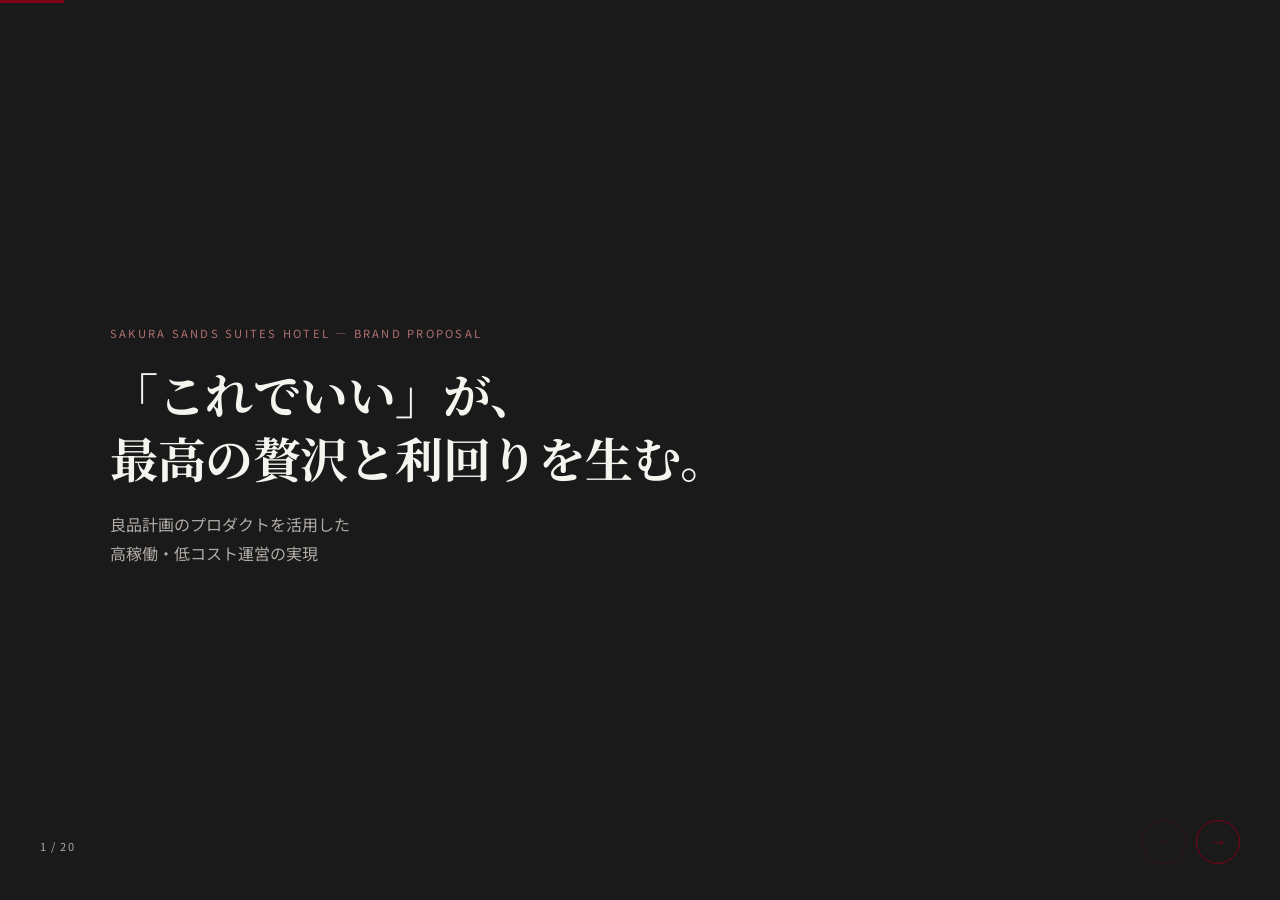
==== commit a2213f33: "Add sustainable brand strategy slide to both JP and EN versions Made-with: Cursor" ====
--- a/brands/sakura-sands/index.html
+++ b/brands/sakura-sands/index.html
@@ -659,7 +659,64 @@
   </section>
 
   <!-- ======================================================
-       SLIDE 5 / 15 — 全体経営戦略（株主優待スキーム）
+       SLIDE 5 / 20 — サステナブル・ブランド戦略
+  ====================================================== -->
+  <section class="slide slide-why">
+    <div class="slide-inner">
+      <span class="label">Brand Philosophy</span>
+      <h2>「劣化しない資産」——良品計画のサステナブル・ブランド戦略</h2>
+      <p>デザイナー視点で見ると、良品計画は「流行を追わない」ことによって、逆に永続するブランドを構築しています。これはホテル投資において、<strong class="text-accent">買い替え不要・リノベ不要の長期安定資産</strong>を意味します。</p>
+
+      <div class="why-grid">
+        <div class="why-item">
+          <span class="why-num">A</span>
+          <h3>流行に乗らないから、流行に乗らなくていい</h3>
+          <p>トレンド系インテリアは3〜5年で「古い」と感じられ、高額リノベが必要になります。MUJIのデザインは1980年の創業当時から本質的に変わっていません。<strong>40年前のデザインが今も新鮮に見える</strong>——それが「時代を超えるデザイン」の証明です。</p>
+        </div>
+        <div class="why-item">
+          <span class="why-num">B</span>
+          <h3>哲学とビジネスが完全に一致している</h3>
+          <p>「これでいい（not the best, but good enough）」という思想が、そのまま「コスト削減 × 品質維持」のビジネス構造になっています。哲学とビジネスが一体であるため<strong>ブランドがブレない</strong>——これが競合が模倣できない最大の強みです。</p>
+        </div>
+        <div class="why-item">
+          <span class="why-num">C</span>
+          <h3>サステナビリティは「後付け」ではなく創業思想</h3>
+          <p>多くの企業がSDGsを最近始めた取り組みとして宣伝する中、MUJIは1980年の創業時から無包装・素材開示・無着色を実践しています。<strong>欧米・アジア富裕層インバウンドが「本物のエコ」と感じる</strong>根拠はここにあります。</p>
+        </div>
+      </div>
+
+      <div class="strategy-box mt-4">
+        <p style="font-size:0.88rem; color:#4a4a4a; line-height: 1.8;">
+          <strong style="color:var(--accent-color)">ホテル投資家への結論：</strong><br>
+          一般的なデザインホテルは「今おしゃれなもの」を買うため、<strong>5年ごとに数百万円のリノベコストが発生し続けます。</strong><br>
+          MUJIで統一した空間は「時代を超えるもの」を一度揃えるため、<strong>10年後も同じクオリティに見え、買い替えコストが極小になります。</strong><br><br>
+          <strong class="text-accent">MUJIへの投資 ＝ 劣化しない資産を買うこと。流行インテリアは3年で償却が終わるが、MUJIは10年後も資産として残る。</strong>
+        </p>
+      </div>
+
+      <div class="kpi-grid mt-4">
+        <div class="kpi-box">
+          <span class="kpi-num">40年</span>
+          <span class="kpi-label">創業から変わらないデザイン哲学</span>
+        </div>
+        <div class="kpi-box">
+          <span class="kpi-num">1980年</span>
+          <span class="kpi-label">創業時からのサステナビリティ実践</span>
+        </div>
+        <div class="kpi-box">
+          <span class="kpi-num">97%</span>
+          <span class="kpi-label">訪日外国人のMUJI認知率</span>
+        </div>
+        <div class="kpi-box">
+          <span class="kpi-num">¥0</span>
+          <span class="kpi-label">5年後のリノベ追加予算（MUJI統一の場合）</span>
+        </div>
+      </div>
+    </div>
+  </section>
+
+  <!-- ======================================================
+       SLIDE 6 / 20 — 全体経営戦略（株主優待スキーム）
   ====================================================== -->
   <section class="slide slide-data">
     <div class="slide-inner">
